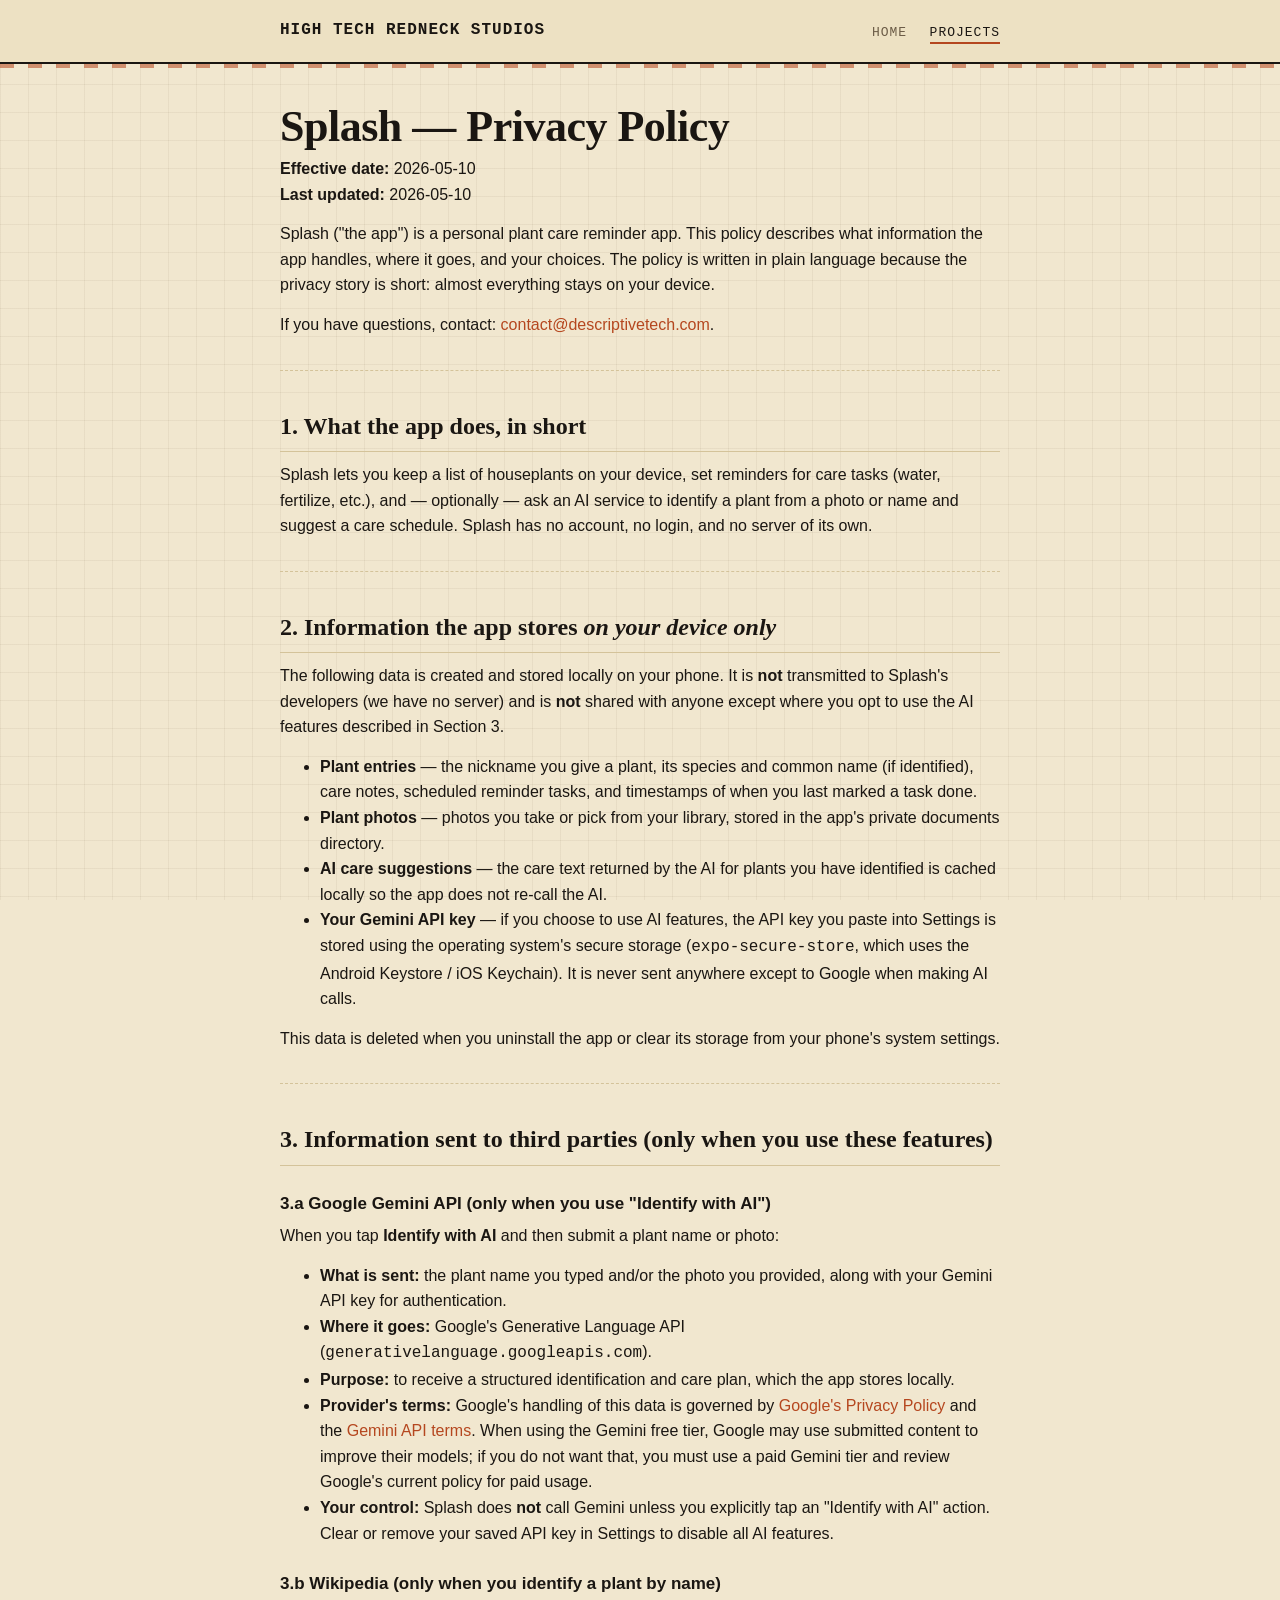
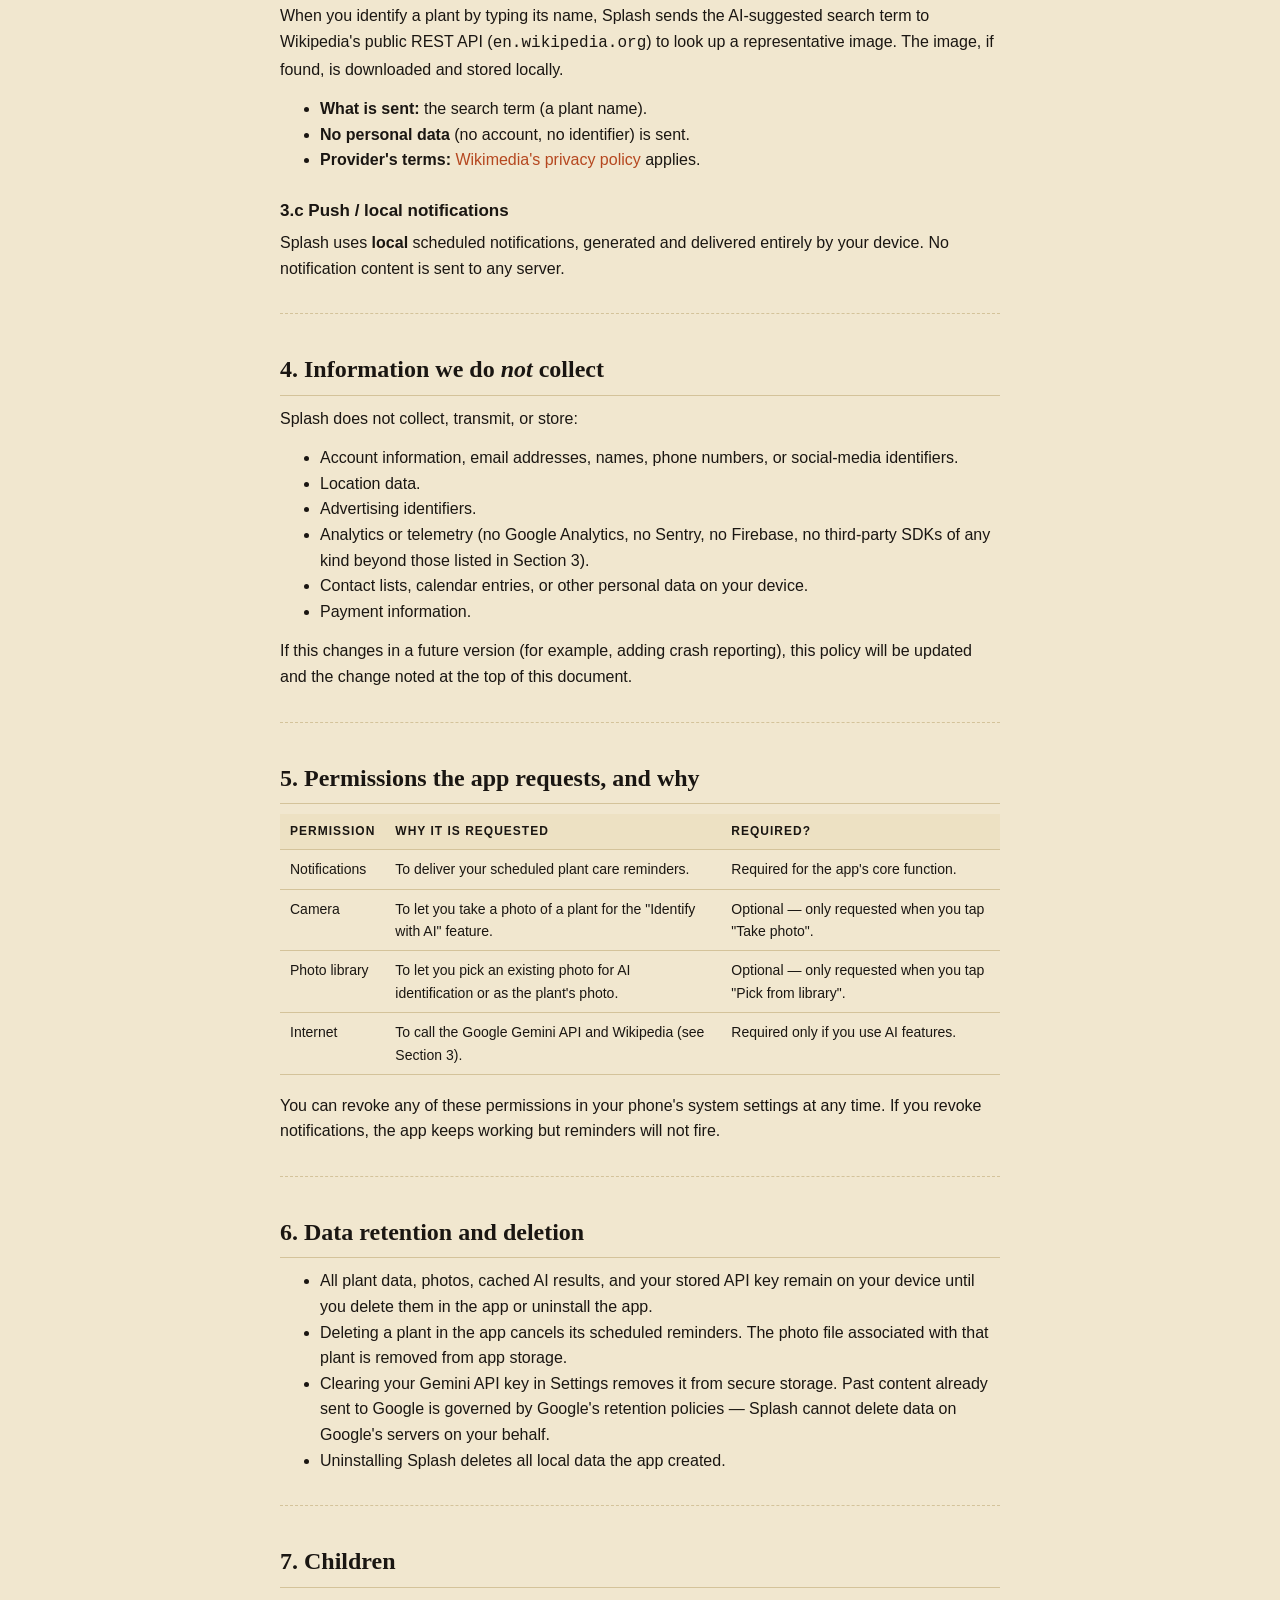
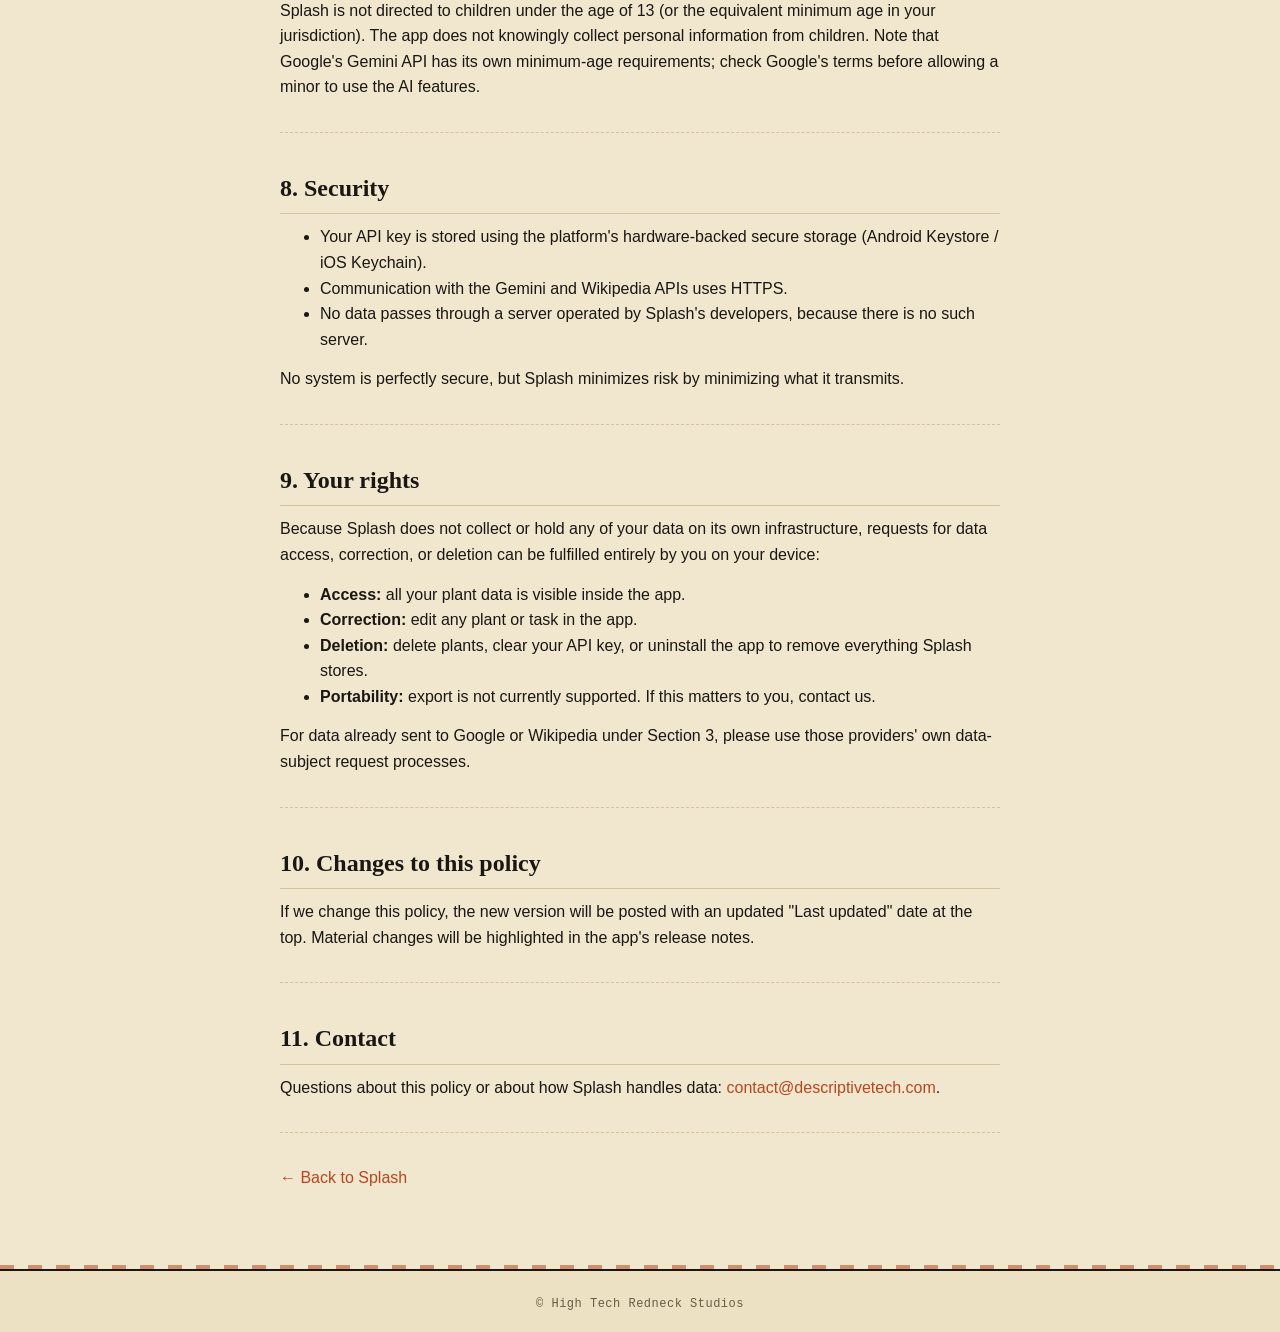
==== projects/splash-privacy.html @ e5ddf11a "Init" ====
<!doctype html>
<html lang="en">
<head>
  <meta charset="utf-8" />
  <meta name="viewport" content="width=device-width,initial-scale=1" />
  <title>Splash — Privacy Policy · High Tech Redneck Studios</title>
  <link rel="stylesheet" href="../style.css" />
</head>
<body>
  <header class="site">
    <div class="inner">
      <a class="brand" href="../">High Tech Redneck Studios</a>
      <nav>
        <a href="../">Home</a>
        <a href="../projects.html" class="active">Projects</a>
      </nav>
    </div>
  </header>

  <main class="wrap">
    <h1>Splash — Privacy Policy</h1>
    <p><strong>Effective date:</strong> 2026-05-10<br />
       <strong>Last updated:</strong> 2026-05-10</p>

    <p>
      Splash ("the app") is a personal plant care reminder app. This policy describes what
      information the app handles, where it goes, and your choices. The policy is written in
      plain language because the privacy story is short: almost everything stays on your device.
    </p>
    <p>If you have questions, contact: <a href="mailto:contact@descriptivetech.com">contact@descriptivetech.com</a>.</p>

    <hr />

    <h2>1. What the app does, in short</h2>
    <p>
      Splash lets you keep a list of houseplants on your device, set reminders for care tasks
      (water, fertilize, etc.), and — optionally — ask an AI service to identify a plant from a
      photo or name and suggest a care schedule. Splash has no account, no login, and no server
      of its own.
    </p>

    <hr />

    <h2>2. Information the app stores <em>on your device only</em></h2>
    <p>
      The following data is created and stored locally on your phone. It is <strong>not</strong>
      transmitted to Splash's developers (we have no server) and is <strong>not</strong> shared
      with anyone except where you opt to use the AI features described in Section 3.
    </p>
    <ul>
      <li><strong>Plant entries</strong> — the nickname you give a plant, its species and common
        name (if identified), care notes, scheduled reminder tasks, and timestamps of when you
        last marked a task done.</li>
      <li><strong>Plant photos</strong> — photos you take or pick from your library, stored in
        the app's private documents directory.</li>
      <li><strong>AI care suggestions</strong> — the care text returned by the AI for plants you
        have identified is cached locally so the app does not re-call the AI.</li>
      <li><strong>Your Gemini API key</strong> — if you choose to use AI features, the API key
        you paste into Settings is stored using the operating system's secure storage
        (<code>expo-secure-store</code>, which uses the Android Keystore / iOS Keychain). It is
        never sent anywhere except to Google when making AI calls.</li>
    </ul>
    <p>
      This data is deleted when you uninstall the app or clear its storage from your phone's
      system settings.
    </p>

    <hr />

    <h2>3. Information sent to third parties (only when you use these features)</h2>

    <h3>3.a Google Gemini API (only when you use "Identify with AI")</h3>
    <p>When you tap <strong>Identify with AI</strong> and then submit a plant name or photo:</p>
    <ul>
      <li><strong>What is sent:</strong> the plant name you typed and/or the photo you provided,
        along with your Gemini API key for authentication.</li>
      <li><strong>Where it goes:</strong> Google's Generative Language API
        (<code>generativelanguage.googleapis.com</code>).</li>
      <li><strong>Purpose:</strong> to receive a structured identification and care plan, which
        the app stores locally.</li>
      <li><strong>Provider's terms:</strong> Google's handling of this data is governed by
        <a href="https://policies.google.com/privacy">Google's Privacy Policy</a> and the
        <a href="https://ai.google.dev/gemini-api/terms">Gemini API terms</a>. When using the
        Gemini free tier, Google may use submitted content to improve their models; if you do
        not want that, you must use a paid Gemini tier and review Google's current policy for
        paid usage.</li>
      <li><strong>Your control:</strong> Splash does <strong>not</strong> call Gemini unless you
        explicitly tap an "Identify with AI" action. Clear or remove your saved API key in
        Settings to disable all AI features.</li>
    </ul>

    <h3>3.b Wikipedia (only when you identify a plant by name)</h3>
    <p>
      When you identify a plant by typing its name, Splash sends the AI-suggested search term
      to Wikipedia's public REST API (<code>en.wikipedia.org</code>) to look up a representative
      image. The image, if found, is downloaded and stored locally.
    </p>
    <ul>
      <li><strong>What is sent:</strong> the search term (a plant name).</li>
      <li><strong>No personal data</strong> (no account, no identifier) is sent.</li>
      <li><strong>Provider's terms:</strong>
        <a href="https://foundation.wikimedia.org/wiki/Privacy_policy">Wikimedia's privacy policy</a> applies.</li>
    </ul>

    <h3>3.c Push / local notifications</h3>
    <p>
      Splash uses <strong>local</strong> scheduled notifications, generated and delivered
      entirely by your device. No notification content is sent to any server.
    </p>

    <hr />

    <h2>4. Information we do <em>not</em> collect</h2>
    <p>Splash does not collect, transmit, or store:</p>
    <ul>
      <li>Account information, email addresses, names, phone numbers, or social-media identifiers.</li>
      <li>Location data.</li>
      <li>Advertising identifiers.</li>
      <li>Analytics or telemetry (no Google Analytics, no Sentry, no Firebase, no third-party
        SDKs of any kind beyond those listed in Section 3).</li>
      <li>Contact lists, calendar entries, or other personal data on your device.</li>
      <li>Payment information.</li>
    </ul>
    <p>
      If this changes in a future version (for example, adding crash reporting), this policy
      will be updated and the change noted at the top of this document.
    </p>

    <hr />

    <h2>5. Permissions the app requests, and why</h2>
    <table>
      <thead>
        <tr><th>Permission</th><th>Why it is requested</th><th>Required?</th></tr>
      </thead>
      <tbody>
        <tr>
          <td>Notifications</td>
          <td>To deliver your scheduled plant care reminders.</td>
          <td>Required for the app's core function.</td>
        </tr>
        <tr>
          <td>Camera</td>
          <td>To let you take a photo of a plant for the "Identify with AI" feature.</td>
          <td>Optional — only requested when you tap "Take photo".</td>
        </tr>
        <tr>
          <td>Photo library</td>
          <td>To let you pick an existing photo for AI identification or as the plant's photo.</td>
          <td>Optional — only requested when you tap "Pick from library".</td>
        </tr>
        <tr>
          <td>Internet</td>
          <td>To call the Google Gemini API and Wikipedia (see Section 3).</td>
          <td>Required only if you use AI features.</td>
        </tr>
      </tbody>
    </table>
    <p>
      You can revoke any of these permissions in your phone's system settings at any time. If
      you revoke notifications, the app keeps working but reminders will not fire.
    </p>

    <hr />

    <h2>6. Data retention and deletion</h2>
    <ul>
      <li>All plant data, photos, cached AI results, and your stored API key remain on your
        device until you delete them in the app or uninstall the app.</li>
      <li>Deleting a plant in the app cancels its scheduled reminders. The photo file associated
        with that plant is removed from app storage.</li>
      <li>Clearing your Gemini API key in Settings removes it from secure storage. Past content
        already sent to Google is governed by Google's retention policies — Splash cannot delete
        data on Google's servers on your behalf.</li>
      <li>Uninstalling Splash deletes all local data the app created.</li>
    </ul>

    <hr />

    <h2>7. Children</h2>
    <p>
      Splash is not directed to children under the age of 13 (or the equivalent minimum age in
      your jurisdiction). The app does not knowingly collect personal information from children.
      Note that Google's Gemini API has its own minimum-age requirements; check Google's terms
      before allowing a minor to use the AI features.
    </p>

    <hr />

    <h2>8. Security</h2>
    <ul>
      <li>Your API key is stored using the platform's hardware-backed secure storage (Android
        Keystore / iOS Keychain).</li>
      <li>Communication with the Gemini and Wikipedia APIs uses HTTPS.</li>
      <li>No data passes through a server operated by Splash's developers, because there is no
        such server.</li>
    </ul>
    <p>No system is perfectly secure, but Splash minimizes risk by minimizing what it transmits.</p>

    <hr />

    <h2>9. Your rights</h2>
    <p>
      Because Splash does not collect or hold any of your data on its own infrastructure,
      requests for data access, correction, or deletion can be fulfilled entirely by you on your
      device:
    </p>
    <ul>
      <li><strong>Access:</strong> all your plant data is visible inside the app.</li>
      <li><strong>Correction:</strong> edit any plant or task in the app.</li>
      <li><strong>Deletion:</strong> delete plants, clear your API key, or uninstall the app to
        remove everything Splash stores.</li>
      <li><strong>Portability:</strong> export is not currently supported. If this matters to
        you, contact us.</li>
    </ul>
    <p>
      For data already sent to Google or Wikipedia under Section 3, please use those providers'
      own data-subject request processes.
    </p>

    <hr />

    <h2>10. Changes to this policy</h2>
    <p>
      If we change this policy, the new version will be posted with an updated "Last updated"
      date at the top. Material changes will be highlighted in the app's release notes.
    </p>

    <hr />

    <h2>11. Contact</h2>
    <p>
      Questions about this policy or about how Splash handles data:
      <a href="mailto:contact@descriptivetech.com">contact@descriptivetech.com</a>.
    </p>

    <hr />

    <p><a href="./splash.html">← Back to Splash</a></p>
  </main>

  <footer class="site">© High Tech Redneck Studios</footer>
</body>
</html>
---- style.css ----
:root {
  --bg: #f1e7cf;
  --bg-tint: #ede1c3;
  --paper: #faf2dc;
  --ink: #1a1612;
  --muted: #6b5b46;
  --rust: #b5471f;
  --rust-dark: #8a2f10;
  --denim: #2e4a6b;
  --moss: #3f6b2a;
  --rule: #d4c39a;
  --card: #fffaeb;
  --shadow: 0 1px 0 #c9b88a, 0 2px 0 rgba(0,0,0,0.04);
  --grid: rgba(80, 60, 30, 0.06);
}

@media (prefers-color-scheme: dark) {
  :root {
    --bg: #15130f;
    --bg-tint: #1c1916;
    --paper: #1f1c17;
    --ink: #ece2c8;
    --muted: #9c8b6b;
    --rust: #e07042;
    --rust-dark: #b5471f;
    --denim: #7aa4d6;
    --moss: #8bc46a;
    --rule: #3a3225;
    --card: #1e1b16;
    --shadow: 0 1px 0 #000;
    --grid: rgba(255, 220, 150, 0.04);
  }
}

* { box-sizing: border-box; }

html, body {
  margin: 0;
  padding: 0;
  background: var(--bg);
  color: var(--ink);
  font: 16px/1.6 -apple-system, BlinkMacSystemFont, "Segoe UI", Roboto, "Helvetica Neue", Arial, sans-serif;
  background-image:
    linear-gradient(var(--grid) 1px, transparent 1px),
    linear-gradient(90deg, var(--grid) 1px, transparent 1px);
  background-size: 28px 28px, 28px 28px;
  background-attachment: fixed;
}

a { color: var(--rust); text-decoration: none; border-bottom: 1px dashed transparent; }
a:hover { border-bottom-color: var(--rust); }

.wrap {
  max-width: 760px;
  margin: 0 auto;
  padding: 28px 20px 64px;
}

/* ---------- header ---------- */
header.site {
  border-bottom: 2px solid var(--ink);
  background: var(--bg-tint);
  position: relative;
}
header.site::after {
  content: "";
  position: absolute;
  left: 0; right: 0; bottom: -6px;
  height: 4px;
  background: repeating-linear-gradient(
    90deg,
    var(--rust) 0 14px,
    transparent 14px 28px
  );
  opacity: 0.55;
}
header.site .inner {
  max-width: 760px;
  margin: 0 auto;
  padding: 18px 20px;
  display: flex;
  align-items: center;
  justify-content: space-between;
  flex-wrap: wrap;
  gap: 12px;
}
header.site .brand {
  font-family: "Courier New", ui-monospace, Consolas, monospace;
  font-weight: 700;
  font-size: 16px;
  color: var(--ink);
  letter-spacing: 1px;
  text-transform: uppercase;
  border-bottom: none;
}
header.site .brand .bracket { color: var(--rust); }
header.site nav a {
  margin-left: 18px;
  color: var(--muted);
  font-family: ui-monospace, "Courier New", Consolas, monospace;
  font-size: 13px;
  text-transform: uppercase;
  letter-spacing: 1px;
  border-bottom: none;
}
header.site nav a:hover,
header.site nav a.active {
  color: var(--ink);
  border-bottom: 2px solid var(--rust);
  padding-bottom: 2px;
}

/* ---------- type ---------- */
h1 {
  font-family: Georgia, "Times New Roman", serif;
  font-weight: 900;
  font-size: 44px;
  line-height: 1.05;
  margin: 12px 0 6px;
  letter-spacing: -0.5px;
  color: var(--ink);
}
h1 .ampersand { color: var(--rust); font-style: italic; }
h2 {
  font-family: Georgia, serif;
  font-size: 24px;
  margin: 36px 0 10px;
  padding-bottom: 6px;
  border-bottom: 1px solid var(--rule);
}
h3 { font-size: 17px; margin: 24px 0 6px; }
p, ul, ol { margin: 0 0 14px; }
hr { border: none; border-top: 1px dashed var(--rule); margin: 32px 0; }

.lead {
  font-family: ui-monospace, "Courier New", Consolas, monospace;
  font-size: 14px;
  color: var(--muted);
  margin-bottom: 24px;
  letter-spacing: 0.5px;
}
.lead::before { content: "// "; color: var(--rust); }

/* ---------- terminal banner ---------- */
.terminal {
  background: #0f1410;
  color: #c8e6b0;
  border: 1px solid #2a3a25;
  border-radius: 8px;
  font-family: ui-monospace, "Courier New", Consolas, monospace;
  font-size: 13px;
  line-height: 1.7;
  padding: 0;
  margin: 18px 0 28px;
  box-shadow: 0 6px 0 var(--rule), 0 8px 24px rgba(0,0,0,0.18);
  overflow: hidden;
}
.terminal .bar {
  background: #1c2620;
  border-bottom: 1px solid #2a3a25;
  padding: 6px 10px;
  display: flex;
  align-items: center;
  gap: 6px;
  color: #6b8a5a;
  font-size: 11px;
}
.terminal .bar .dot {
  width: 10px; height: 10px; border-radius: 50%;
  background: #b5471f;
  box-shadow: 16px 0 0 #c9a227, 32px 0 0 #3f6b2a;
  margin-right: 38px;
}
.terminal .body { padding: 14px 16px; }
.terminal .prompt { color: #ffb347; }
.terminal .cmd { color: #ece2c8; }
.terminal .out { color: #8fbf6f; }
.terminal .cursor {
  display: inline-block;
  width: 8px; height: 14px;
  background: #c8e6b0;
  vertical-align: -2px;
  animation: blink 1.05s steps(1) infinite;
}
@keyframes blink { 50% { opacity: 0; } }

/* ---------- shop tags / badges ---------- */
.tags { display: flex; flex-wrap: wrap; gap: 8px; margin: 6px 0 20px; }
.tag {
  font-family: ui-monospace, "Courier New", Consolas, monospace;
  font-size: 11px;
  text-transform: uppercase;
  letter-spacing: 1px;
  padding: 4px 10px;
  border: 1px solid var(--ink);
  border-radius: 999px;
  background: var(--paper);
  color: var(--ink);
}
.tag.rust { background: var(--rust); color: #fff7e6; border-color: var(--rust-dark); }
.tag.denim { background: var(--denim); color: #f0f5ff; border-color: var(--denim); }
.tag.moss { background: var(--moss); color: #f4ffe8; border-color: var(--moss); }

/* ---------- cards ---------- */
.card {
  background: var(--card);
  border: 1px solid var(--rule);
  border-left: 4px solid var(--rust);
  border-radius: 6px;
  padding: 20px 22px;
  margin-bottom: 16px;
  box-shadow: var(--shadow);
}
.card h3 { margin-top: 0; font-family: Georgia, serif; font-size: 20px; }
.card h3 a { color: var(--ink); border-bottom: none; }
.card h3 a:hover { color: var(--rust); }
.card .meta {
  color: var(--muted);
  font-size: 12px;
  font-family: ui-monospace, "Courier New", Consolas, monospace;
  text-transform: uppercase;
  letter-spacing: 1px;
}

/* ---------- workbench list ---------- */
.workbench { list-style: none; padding: 0; margin: 0 0 14px; }
.workbench li {
  padding: 8px 0;
  border-bottom: 1px dashed var(--rule);
  font-family: ui-monospace, "Courier New", Consolas, monospace;
  font-size: 14px;
}
.workbench li::before {
  content: "▸ ";
  color: var(--rust);
  font-weight: bold;
}

/* ---------- tables ---------- */
table {
  border-collapse: collapse;
  width: 100%;
  margin: 8px 0 18px;
  font-size: 14px;
}
th, td {
  text-align: left;
  padding: 8px 10px;
  border-bottom: 1px solid var(--rule);
  vertical-align: top;
}
th {
  background: var(--bg-tint);
  font-weight: 700;
  text-transform: uppercase;
  font-size: 12px;
  letter-spacing: 1px;
}

/* ---------- footer ---------- */
footer.site {
  border-top: 2px solid var(--ink);
  color: var(--muted);
  font-size: 12px;
  font-family: ui-monospace, "Courier New", Consolas, monospace;
  text-align: center;
  padding: 24px 12px;
  letter-spacing: 0.5px;
  background: var(--bg-tint);
  position: relative;
}
footer.site::before {
  content: "";
  position: absolute;
  left: 0; right: 0; top: -6px;
  height: 4px;
  background: repeating-linear-gradient(
    90deg,
    var(--rust) 0 14px,
    transparent 14px 28px
  );
  opacity: 0.55;
}
footer.site .motto {
  display: block;
  color: var(--ink);
  margin-bottom: 4px;
}
footer.site .motto::before { content: "“"; color: var(--rust); }
footer.site .motto::after  { content: "”"; color: var(--rust); }

/* ---------- responsive ---------- */
@media (max-width: 520px) {
  h1 { font-size: 34px; }
  header.site .inner { padding: 14px 16px; }
  header.site nav a { margin-left: 12px; }
  .terminal { font-size: 12px; }
}
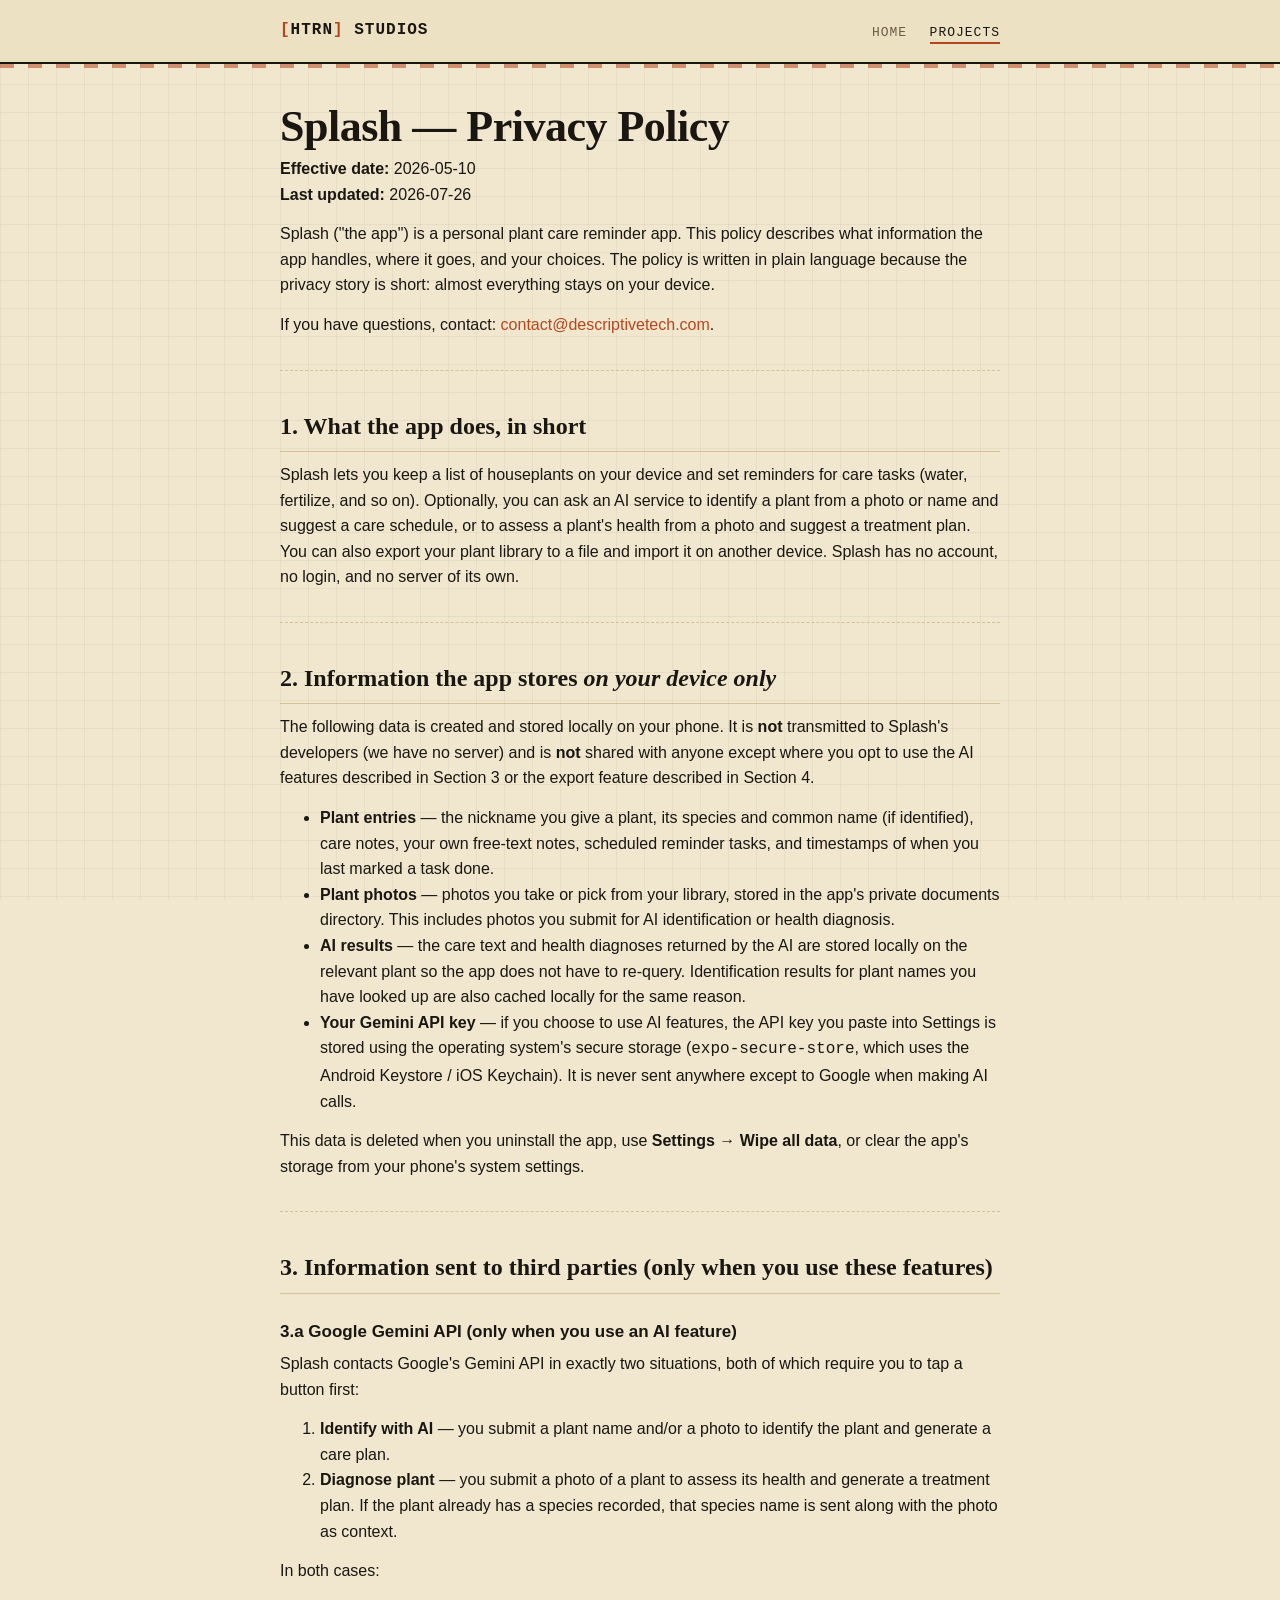
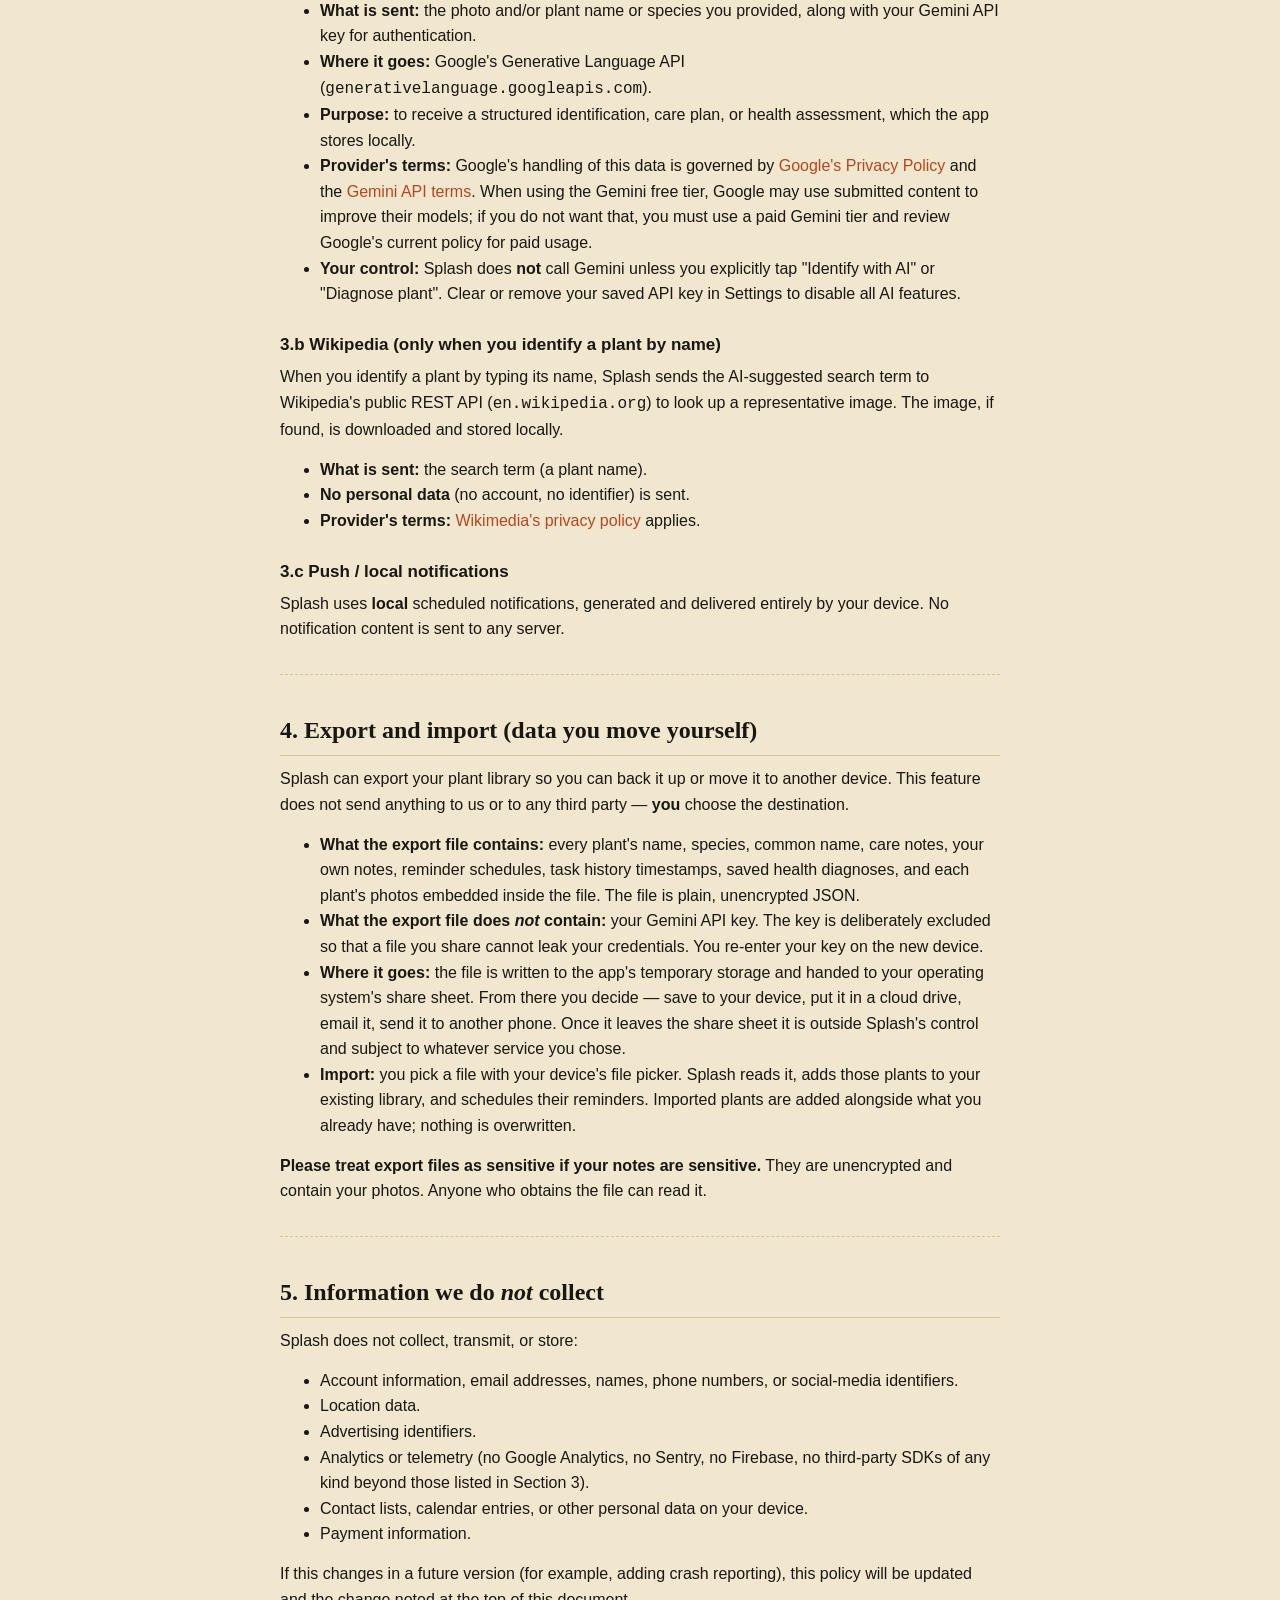
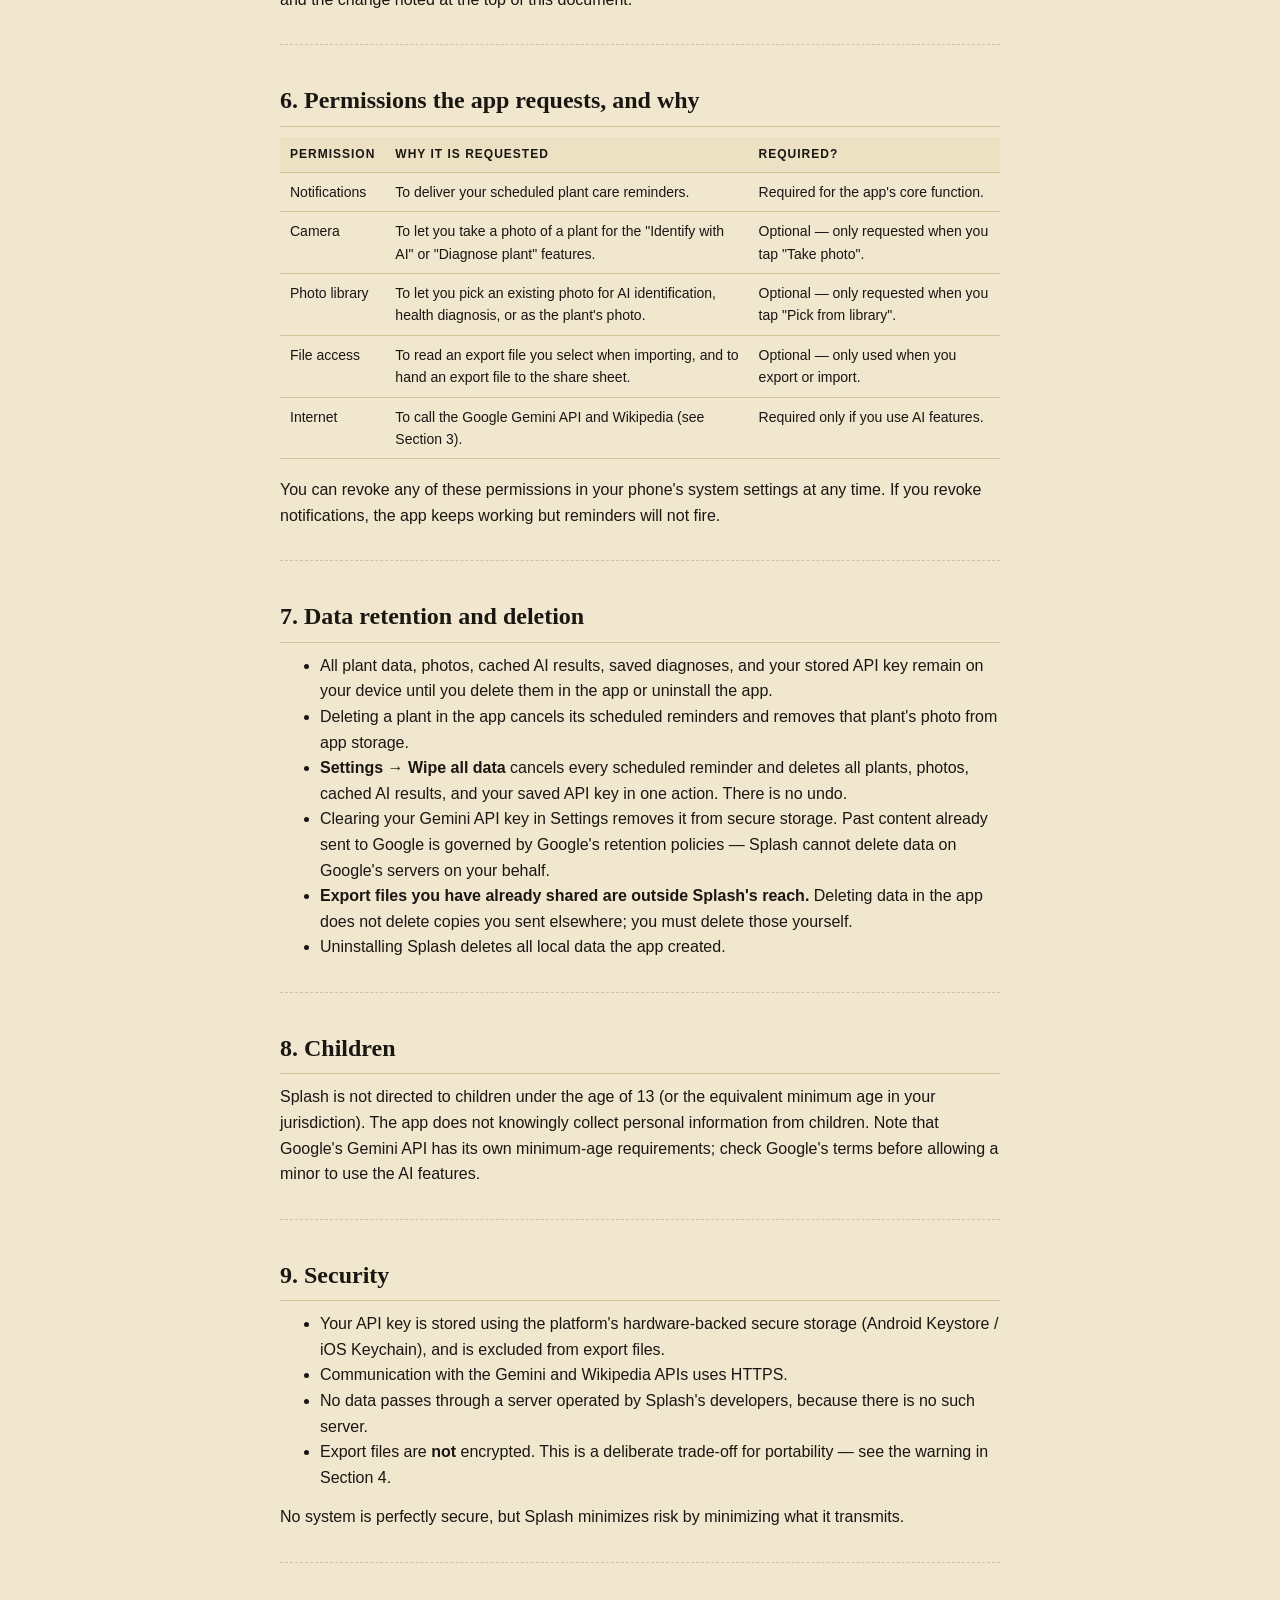
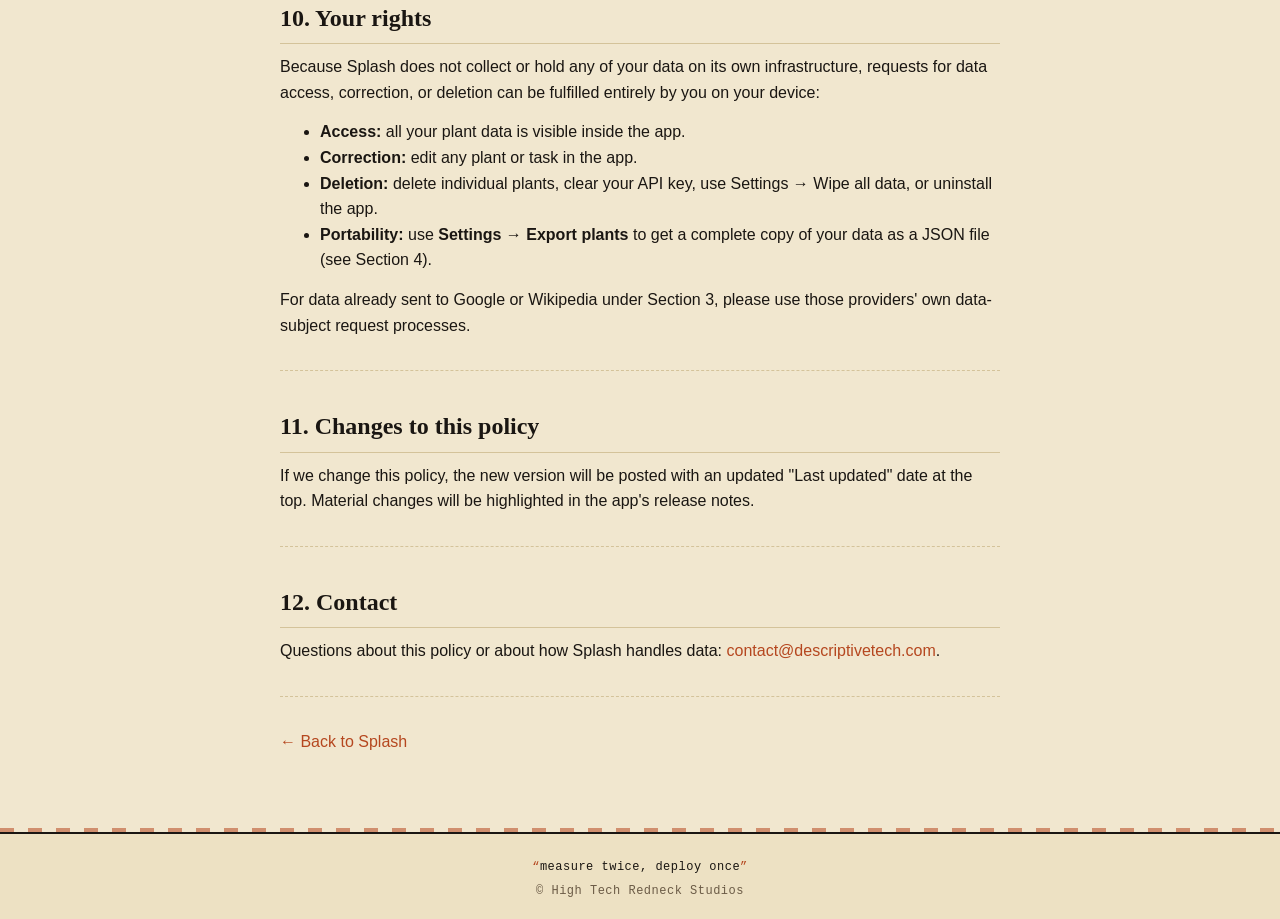
==== commit fe603351: "Update Splash pages for Diagnose Plant and export/import Privacy policy: new Section 4 covering expo" ====
--- a/projects/splash-privacy.html
+++ b/projects/splash-privacy.html
@@ -4,12 +4,13 @@
   <meta charset="utf-8" />
   <meta name="viewport" content="width=device-width,initial-scale=1" />
   <title>Splash — Privacy Policy · High Tech Redneck Studios</title>
+  <meta name="description" content="Privacy policy for Splash, the plant care reminder app. Almost everything stays on your device." />
   <link rel="stylesheet" href="../style.css" />
 </head>
 <body>
   <header class="site">
     <div class="inner">
-      <a class="brand" href="../">High Tech Redneck Studios</a>
+      <a class="brand" href="../"><span class="bracket">[</span>HTRN<span class="bracket">]</span> Studios</a>
       <nav>
         <a href="../">Home</a>
         <a href="../projects.html" class="active">Projects</a>
@@ -20,7 +21,7 @@
   <main class="wrap">
     <h1>Splash — Privacy Policy</h1>
     <p><strong>Effective date:</strong> 2026-05-10<br />
-       <strong>Last updated:</strong> 2026-05-10</p>
+       <strong>Last updated:</strong> 2026-07-26</p>
 
     <p>
       Splash ("the app") is a personal plant care reminder app. This policy describes what
@@ -33,10 +34,11 @@
 
     <h2>1. What the app does, in short</h2>
     <p>
-      Splash lets you keep a list of houseplants on your device, set reminders for care tasks
-      (water, fertilize, etc.), and — optionally — ask an AI service to identify a plant from a
-      photo or name and suggest a care schedule. Splash has no account, no login, and no server
-      of its own.
+      Splash lets you keep a list of houseplants on your device and set reminders for care tasks
+      (water, fertilize, and so on). Optionally, you can ask an AI service to identify a plant
+      from a photo or name and suggest a care schedule, or to assess a plant's health from a
+      photo and suggest a treatment plan. You can also export your plant library to a file and
+      import it on another device. Splash has no account, no login, and no server of its own.
     </p>
 
     <hr />
@@ -45,39 +47,53 @@
     <p>
       The following data is created and stored locally on your phone. It is <strong>not</strong>
       transmitted to Splash's developers (we have no server) and is <strong>not</strong> shared
-      with anyone except where you opt to use the AI features described in Section 3.
+      with anyone except where you opt to use the AI features described in Section 3 or the
+      export feature described in Section 4.
     </p>
     <ul>
       <li><strong>Plant entries</strong> — the nickname you give a plant, its species and common
-        name (if identified), care notes, scheduled reminder tasks, and timestamps of when you
-        last marked a task done.</li>
+        name (if identified), care notes, your own free-text notes, scheduled reminder tasks, and
+        timestamps of when you last marked a task done.</li>
       <li><strong>Plant photos</strong> — photos you take or pick from your library, stored in
-        the app's private documents directory.</li>
-      <li><strong>AI care suggestions</strong> — the care text returned by the AI for plants you
-        have identified is cached locally so the app does not re-call the AI.</li>
+        the app's private documents directory. This includes photos you submit for AI
+        identification or health diagnosis.</li>
+      <li><strong>AI results</strong> — the care text and health diagnoses returned by the AI are
+        stored locally on the relevant plant so the app does not have to re-query. Identification
+        results for plant names you have looked up are also cached locally for the same reason.</li>
       <li><strong>Your Gemini API key</strong> — if you choose to use AI features, the API key
         you paste into Settings is stored using the operating system's secure storage
         (<code>expo-secure-store</code>, which uses the Android Keystore / iOS Keychain). It is
         never sent anywhere except to Google when making AI calls.</li>
     </ul>
     <p>
-      This data is deleted when you uninstall the app or clear its storage from your phone's
-      system settings.
+      This data is deleted when you uninstall the app, use <strong>Settings → Wipe all
+      data</strong>, or clear the app's storage from your phone's system settings.
     </p>
 
     <hr />
 
     <h2>3. Information sent to third parties (only when you use these features)</h2>
 
-    <h3>3.a Google Gemini API (only when you use "Identify with AI")</h3>
-    <p>When you tap <strong>Identify with AI</strong> and then submit a plant name or photo:</p>
-    <ul>
-      <li><strong>What is sent:</strong> the plant name you typed and/or the photo you provided,
+    <h3>3.a Google Gemini API (only when you use an AI feature)</h3>
+    <p>
+      Splash contacts Google's Gemini API in exactly two situations, both of which require you to
+      tap a button first:
+    </p>
+    <ol>
+      <li><strong>Identify with AI</strong> — you submit a plant name and/or a photo to identify
+        the plant and generate a care plan.</li>
+      <li><strong>Diagnose plant</strong> — you submit a photo of a plant to assess its health
+        and generate a treatment plan. If the plant already has a species recorded, that species
+        name is sent along with the photo as context.</li>
+    </ol>
+    <p>In both cases:</p>
+    <ul>
+      <li><strong>What is sent:</strong> the photo and/or plant name or species you provided,
         along with your Gemini API key for authentication.</li>
       <li><strong>Where it goes:</strong> Google's Generative Language API
         (<code>generativelanguage.googleapis.com</code>).</li>
-      <li><strong>Purpose:</strong> to receive a structured identification and care plan, which
-        the app stores locally.</li>
+      <li><strong>Purpose:</strong> to receive a structured identification, care plan, or health
+        assessment, which the app stores locally.</li>
       <li><strong>Provider's terms:</strong> Google's handling of this data is governed by
         <a href="https://policies.google.com/privacy">Google's Privacy Policy</a> and the
         <a href="https://ai.google.dev/gemini-api/terms">Gemini API terms</a>. When using the
@@ -85,8 +101,8 @@
         not want that, you must use a paid Gemini tier and review Google's current policy for
         paid usage.</li>
       <li><strong>Your control:</strong> Splash does <strong>not</strong> call Gemini unless you
-        explicitly tap an "Identify with AI" action. Clear or remove your saved API key in
-        Settings to disable all AI features.</li>
+        explicitly tap "Identify with AI" or "Diagnose plant". Clear or remove your saved API key
+        in Settings to disable all AI features.</li>
     </ul>
 
     <h3>3.b Wikipedia (only when you identify a plant by name)</h3>
@@ -110,7 +126,36 @@
 
     <hr />
 
-    <h2>4. Information we do <em>not</em> collect</h2>
+    <h2>4. Export and import (data you move yourself)</h2>
+    <p>
+      Splash can export your plant library so you can back it up or move it to another device.
+      This feature does not send anything to us or to any third party — <strong>you</strong>
+      choose the destination.
+    </p>
+    <ul>
+      <li><strong>What the export file contains:</strong> every plant's name, species, common
+        name, care notes, your own notes, reminder schedules, task history timestamps, saved
+        health diagnoses, and each plant's photos embedded inside the file. The file is plain,
+        unencrypted JSON.</li>
+      <li><strong>What the export file does <em>not</em> contain:</strong> your Gemini API key.
+        The key is deliberately excluded so that a file you share cannot leak your credentials.
+        You re-enter your key on the new device.</li>
+      <li><strong>Where it goes:</strong> the file is written to the app's temporary storage and
+        handed to your operating system's share sheet. From there you decide — save to your
+        device, put it in a cloud drive, email it, send it to another phone. Once it leaves the
+        share sheet it is outside Splash's control and subject to whatever service you chose.</li>
+      <li><strong>Import:</strong> you pick a file with your device's file picker. Splash reads
+        it, adds those plants to your existing library, and schedules their reminders. Imported
+        plants are added alongside what you already have; nothing is overwritten.</li>
+    </ul>
+    <p>
+      <strong>Please treat export files as sensitive if your notes are sensitive.</strong> They
+      are unencrypted and contain your photos. Anyone who obtains the file can read it.
+    </p>
+
+    <hr />
+
+    <h2>5. Information we do <em>not</em> collect</h2>
     <p>Splash does not collect, transmit, or store:</p>
     <ul>
       <li>Account information, email addresses, names, phone numbers, or social-media identifiers.</li>
@@ -128,7 +173,7 @@
 
     <hr />
 
-    <h2>5. Permissions the app requests, and why</h2>
+    <h2>6. Permissions the app requests, and why</h2>
     <table>
       <thead>
         <tr><th>Permission</th><th>Why it is requested</th><th>Required?</th></tr>
@@ -141,13 +186,18 @@
         </tr>
         <tr>
           <td>Camera</td>
-          <td>To let you take a photo of a plant for the "Identify with AI" feature.</td>
+          <td>To let you take a photo of a plant for the "Identify with AI" or "Diagnose plant" features.</td>
           <td>Optional — only requested when you tap "Take photo".</td>
         </tr>
         <tr>
           <td>Photo library</td>
-          <td>To let you pick an existing photo for AI identification or as the plant's photo.</td>
+          <td>To let you pick an existing photo for AI identification, health diagnosis, or as the plant's photo.</td>
           <td>Optional — only requested when you tap "Pick from library".</td>
+        </tr>
+        <tr>
+          <td>File access</td>
+          <td>To read an export file you select when importing, and to hand an export file to the share sheet.</td>
+          <td>Optional — only used when you export or import.</td>
         </tr>
         <tr>
           <td>Internet</td>
@@ -163,21 +213,27 @@
 
     <hr />
 
-    <h2>6. Data retention and deletion</h2>
-    <ul>
-      <li>All plant data, photos, cached AI results, and your stored API key remain on your
-        device until you delete them in the app or uninstall the app.</li>
-      <li>Deleting a plant in the app cancels its scheduled reminders. The photo file associated
-        with that plant is removed from app storage.</li>
+    <h2>7. Data retention and deletion</h2>
+    <ul>
+      <li>All plant data, photos, cached AI results, saved diagnoses, and your stored API key
+        remain on your device until you delete them in the app or uninstall the app.</li>
+      <li>Deleting a plant in the app cancels its scheduled reminders and removes that plant's
+        photo from app storage.</li>
+      <li><strong>Settings → Wipe all data</strong> cancels every scheduled reminder and deletes
+        all plants, photos, cached AI results, and your saved API key in one action. There is no
+        undo.</li>
       <li>Clearing your Gemini API key in Settings removes it from secure storage. Past content
         already sent to Google is governed by Google's retention policies — Splash cannot delete
         data on Google's servers on your behalf.</li>
+      <li><strong>Export files you have already shared are outside Splash's reach.</strong>
+        Deleting data in the app does not delete copies you sent elsewhere; you must delete those
+        yourself.</li>
       <li>Uninstalling Splash deletes all local data the app created.</li>
     </ul>
 
     <hr />
 
-    <h2>7. Children</h2>
+    <h2>8. Children</h2>
     <p>
       Splash is not directed to children under the age of 13 (or the equivalent minimum age in
       your jurisdiction). The app does not knowingly collect personal information from children.
@@ -187,19 +243,21 @@
 
     <hr />
 
-    <h2>8. Security</h2>
+    <h2>9. Security</h2>
     <ul>
       <li>Your API key is stored using the platform's hardware-backed secure storage (Android
-        Keystore / iOS Keychain).</li>
+        Keystore / iOS Keychain), and is excluded from export files.</li>
       <li>Communication with the Gemini and Wikipedia APIs uses HTTPS.</li>
       <li>No data passes through a server operated by Splash's developers, because there is no
         such server.</li>
+      <li>Export files are <strong>not</strong> encrypted. This is a deliberate trade-off for
+        portability — see the warning in Section 4.</li>
     </ul>
     <p>No system is perfectly secure, but Splash minimizes risk by minimizing what it transmits.</p>
 
     <hr />
 
-    <h2>9. Your rights</h2>
+    <h2>10. Your rights</h2>
     <p>
       Because Splash does not collect or hold any of your data on its own infrastructure,
       requests for data access, correction, or deletion can be fulfilled entirely by you on your
@@ -208,10 +266,10 @@
     <ul>
       <li><strong>Access:</strong> all your plant data is visible inside the app.</li>
       <li><strong>Correction:</strong> edit any plant or task in the app.</li>
-      <li><strong>Deletion:</strong> delete plants, clear your API key, or uninstall the app to
-        remove everything Splash stores.</li>
-      <li><strong>Portability:</strong> export is not currently supported. If this matters to
-        you, contact us.</li>
+      <li><strong>Deletion:</strong> delete individual plants, clear your API key, use Settings →
+        Wipe all data, or uninstall the app.</li>
+      <li><strong>Portability:</strong> use <strong>Settings → Export plants</strong> to get a
+        complete copy of your data as a JSON file (see Section 4).</li>
     </ul>
     <p>
       For data already sent to Google or Wikipedia under Section 3, please use those providers'
@@ -220,7 +278,7 @@
 
     <hr />
 
-    <h2>10. Changes to this policy</h2>
+    <h2>11. Changes to this policy</h2>
     <p>
       If we change this policy, the new version will be posted with an updated "Last updated"
       date at the top. Material changes will be highlighted in the app's release notes.
@@ -228,7 +286,7 @@
 
     <hr />
 
-    <h2>11. Contact</h2>
+    <h2>12. Contact</h2>
     <p>
       Questions about this policy or about how Splash handles data:
       <a href="mailto:contact@descriptivetech.com">contact@descriptivetech.com</a>.
@@ -239,6 +297,9 @@
     <p><a href="./splash.html">← Back to Splash</a></p>
   </main>
 
-  <footer class="site">© High Tech Redneck Studios</footer>
+  <footer class="site">
+    <span class="motto">measure twice, deploy once</span>
+    © High Tech Redneck Studios
+  </footer>
 </body>
 </html>
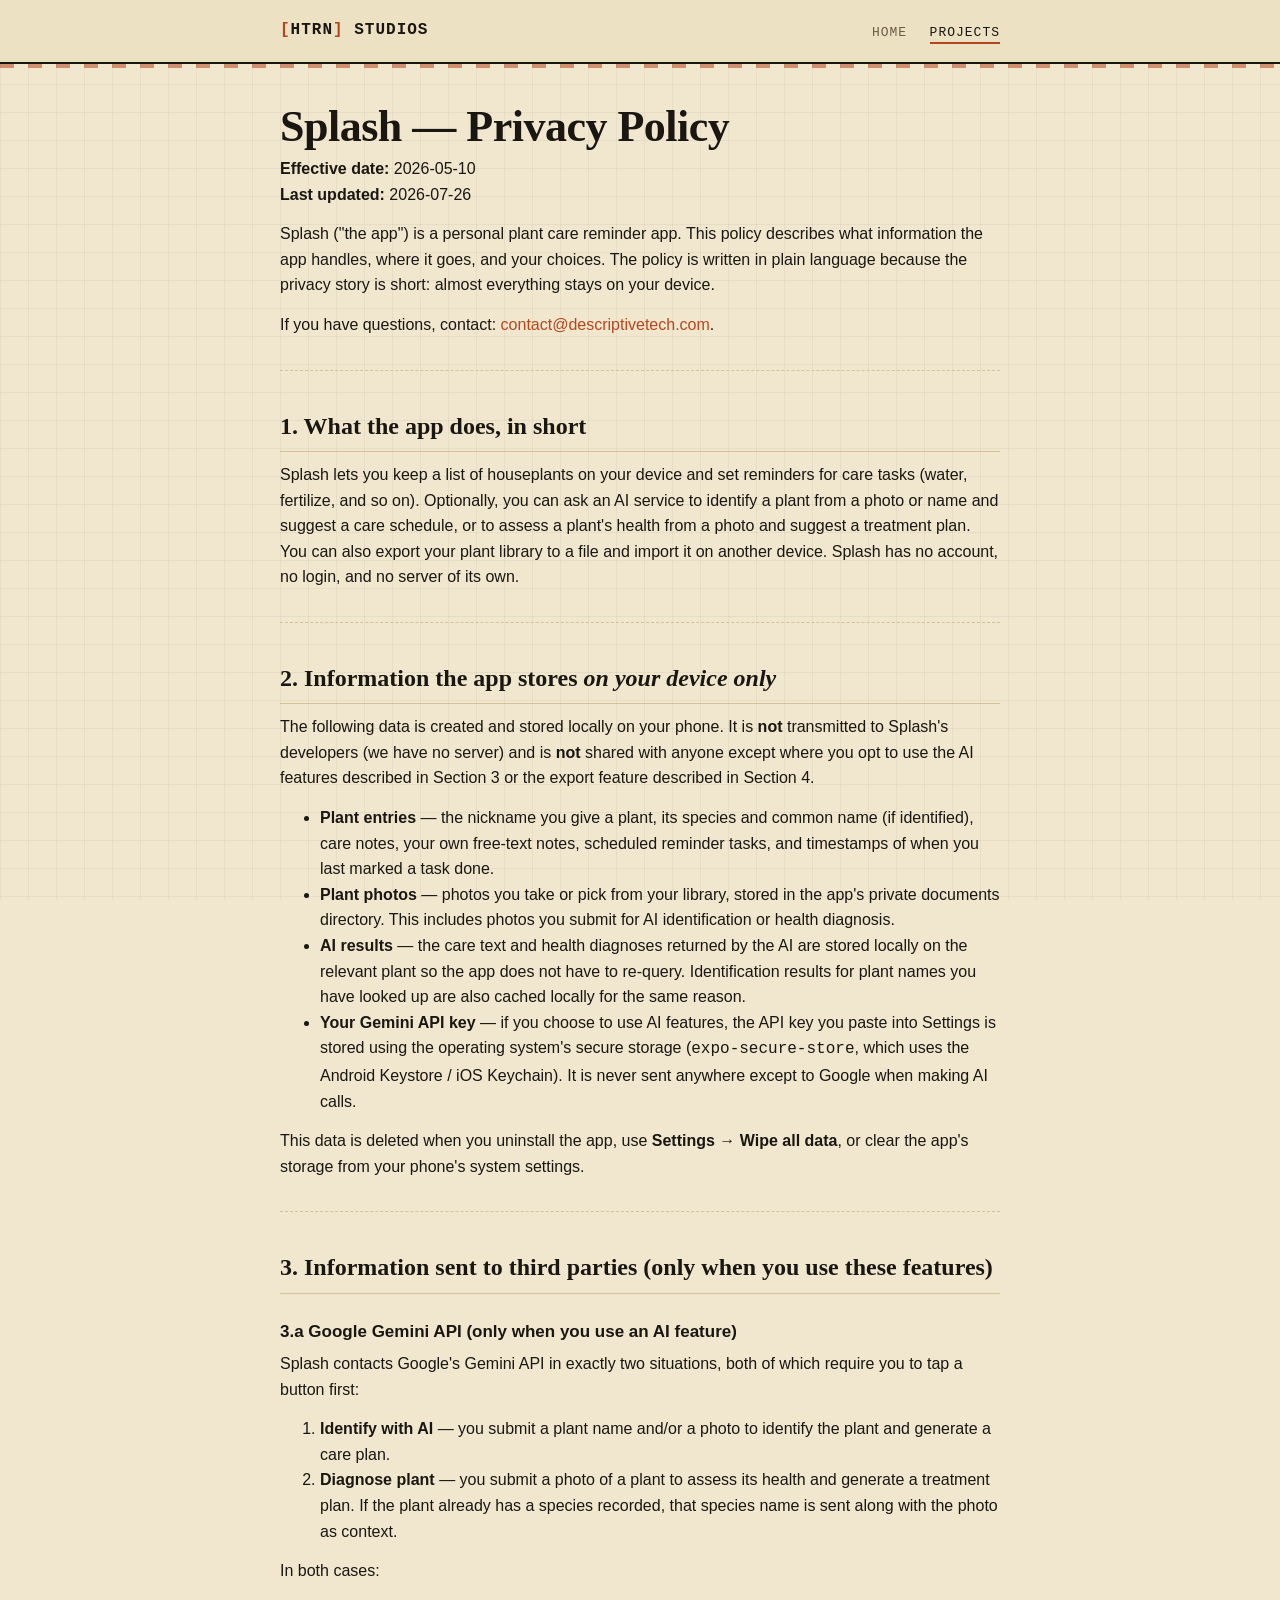
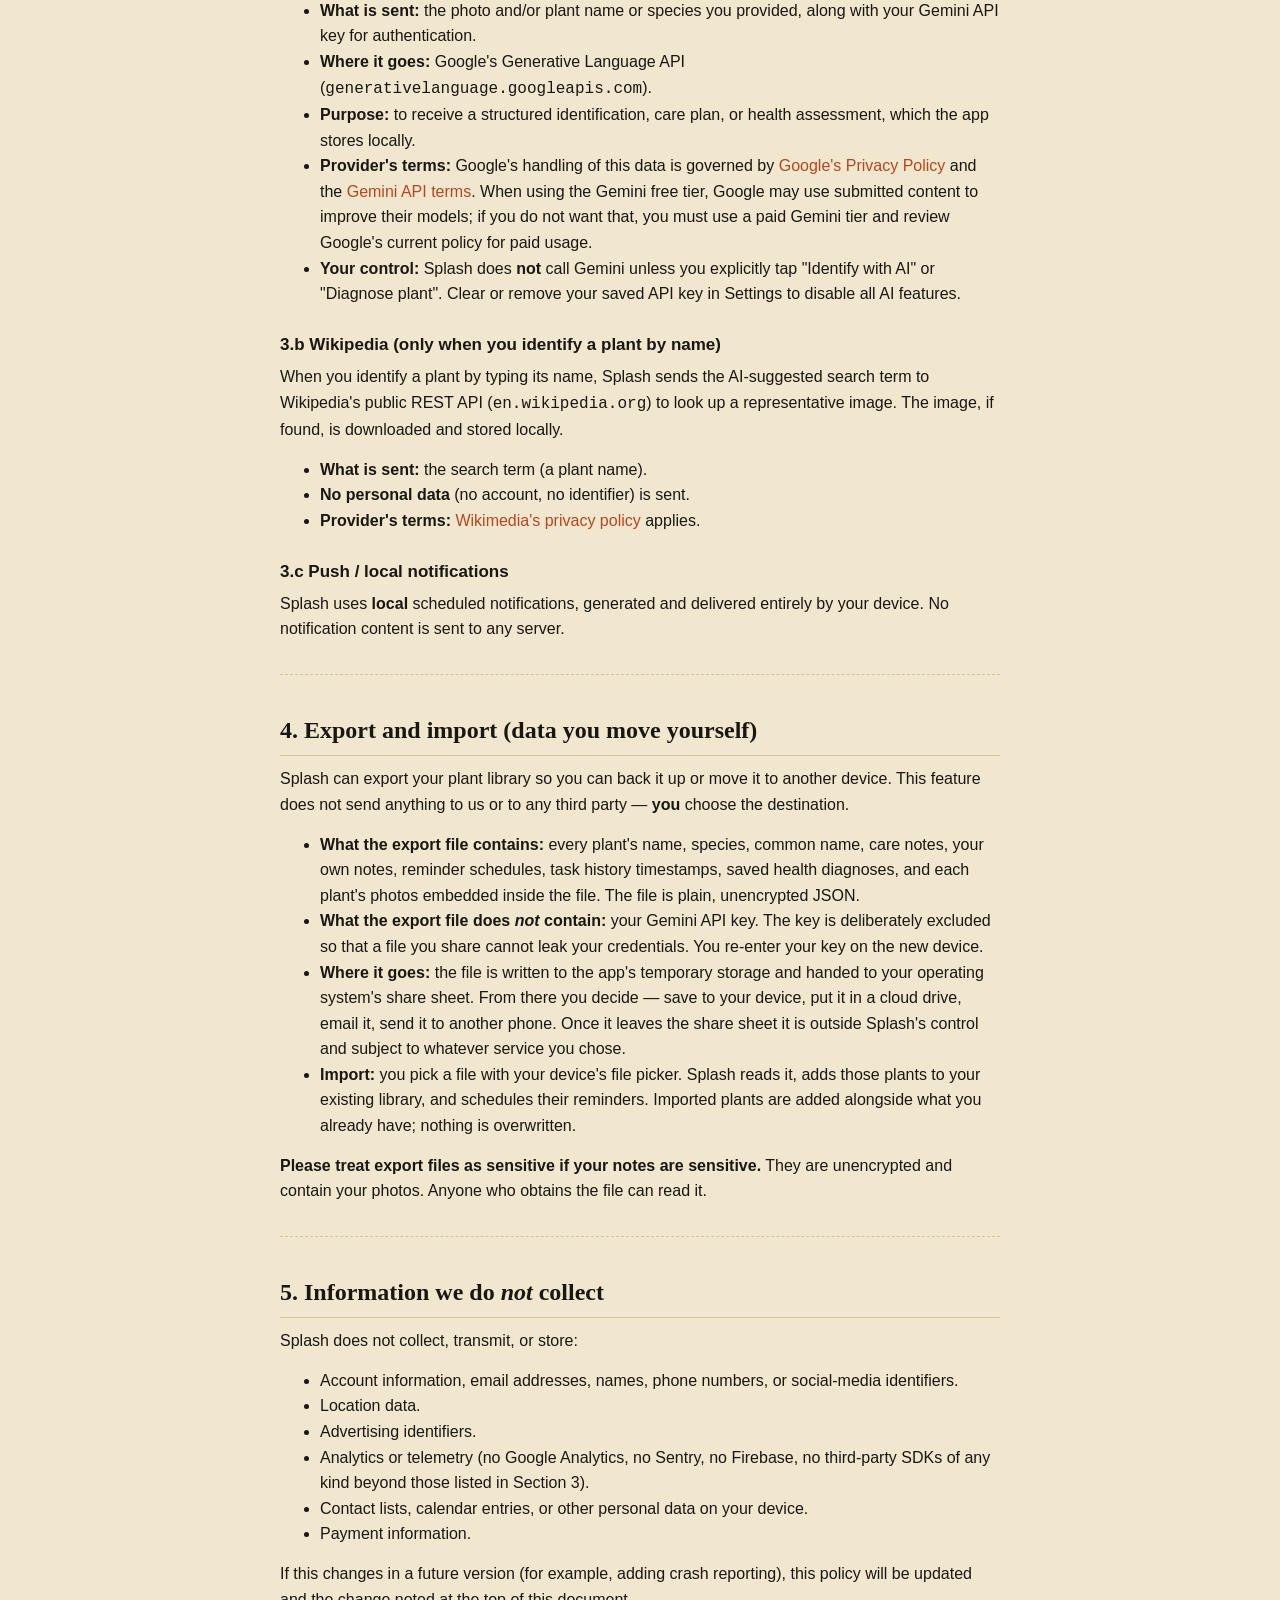
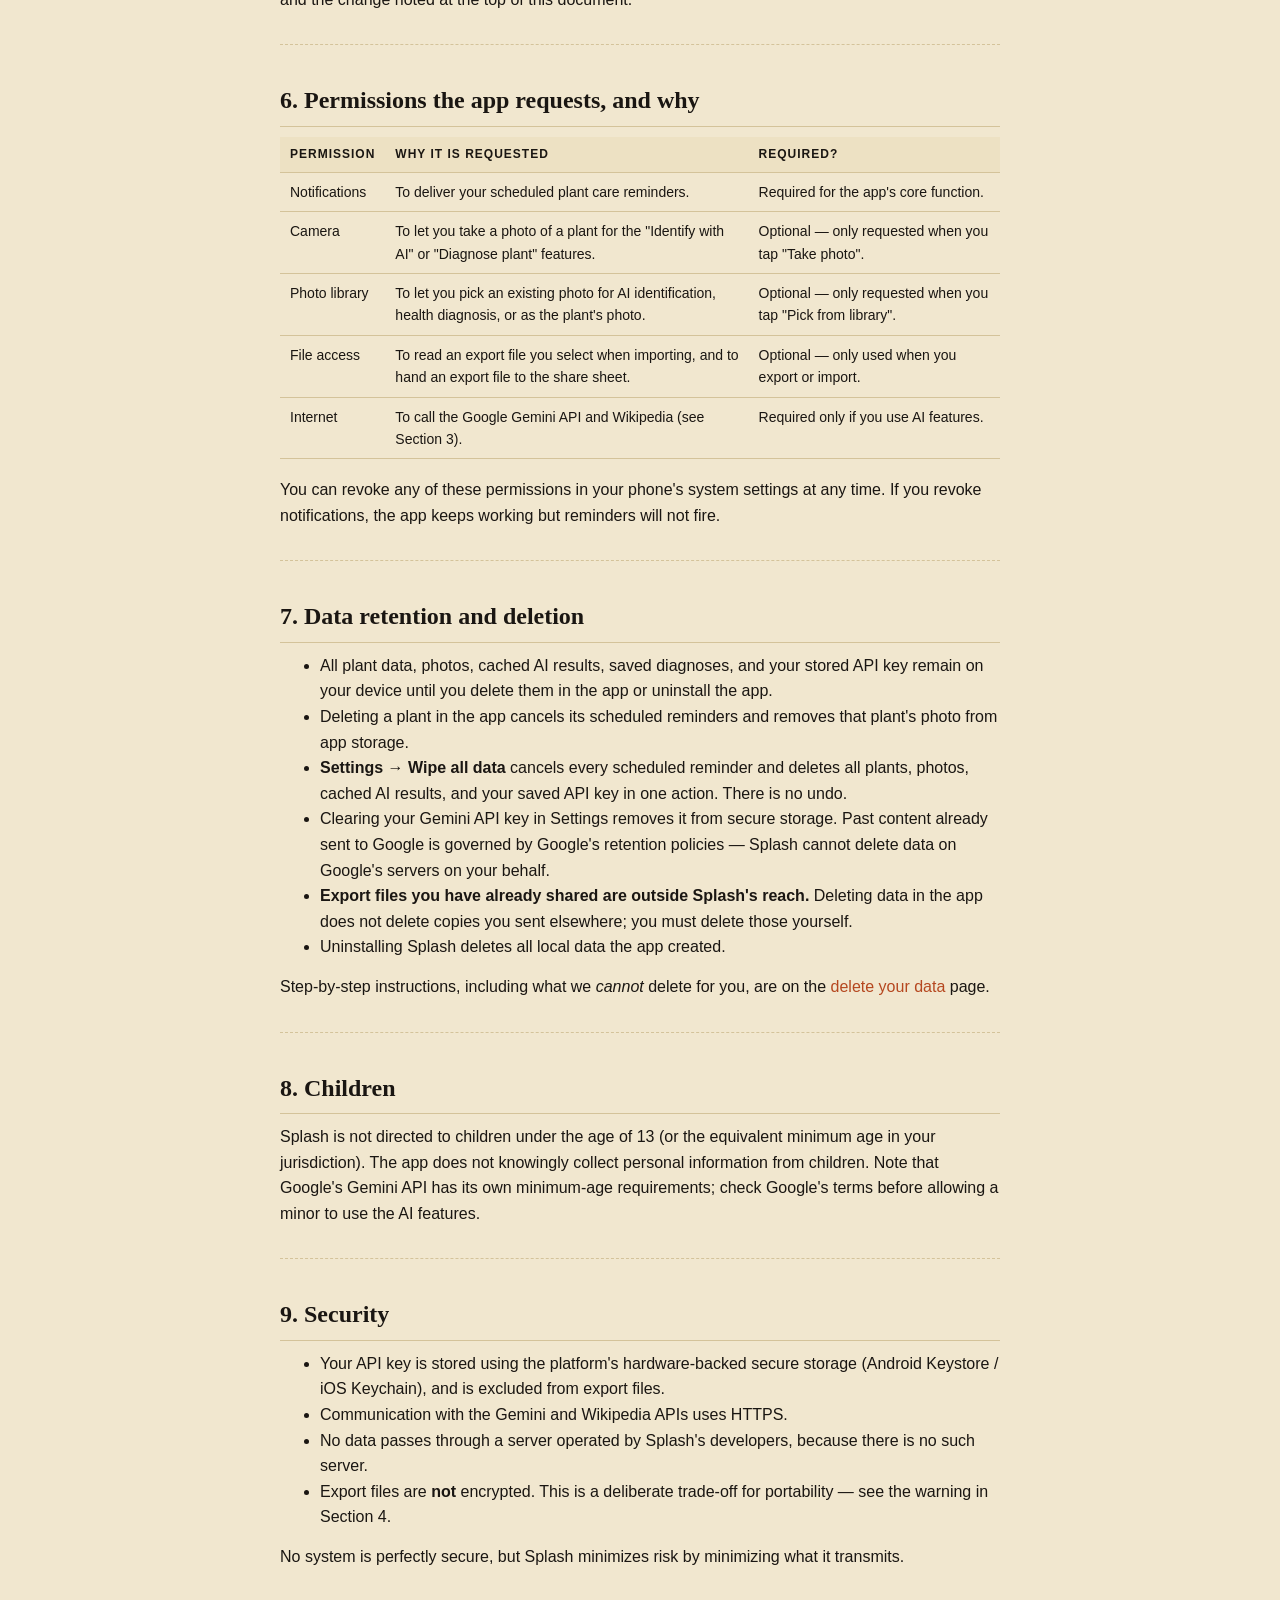
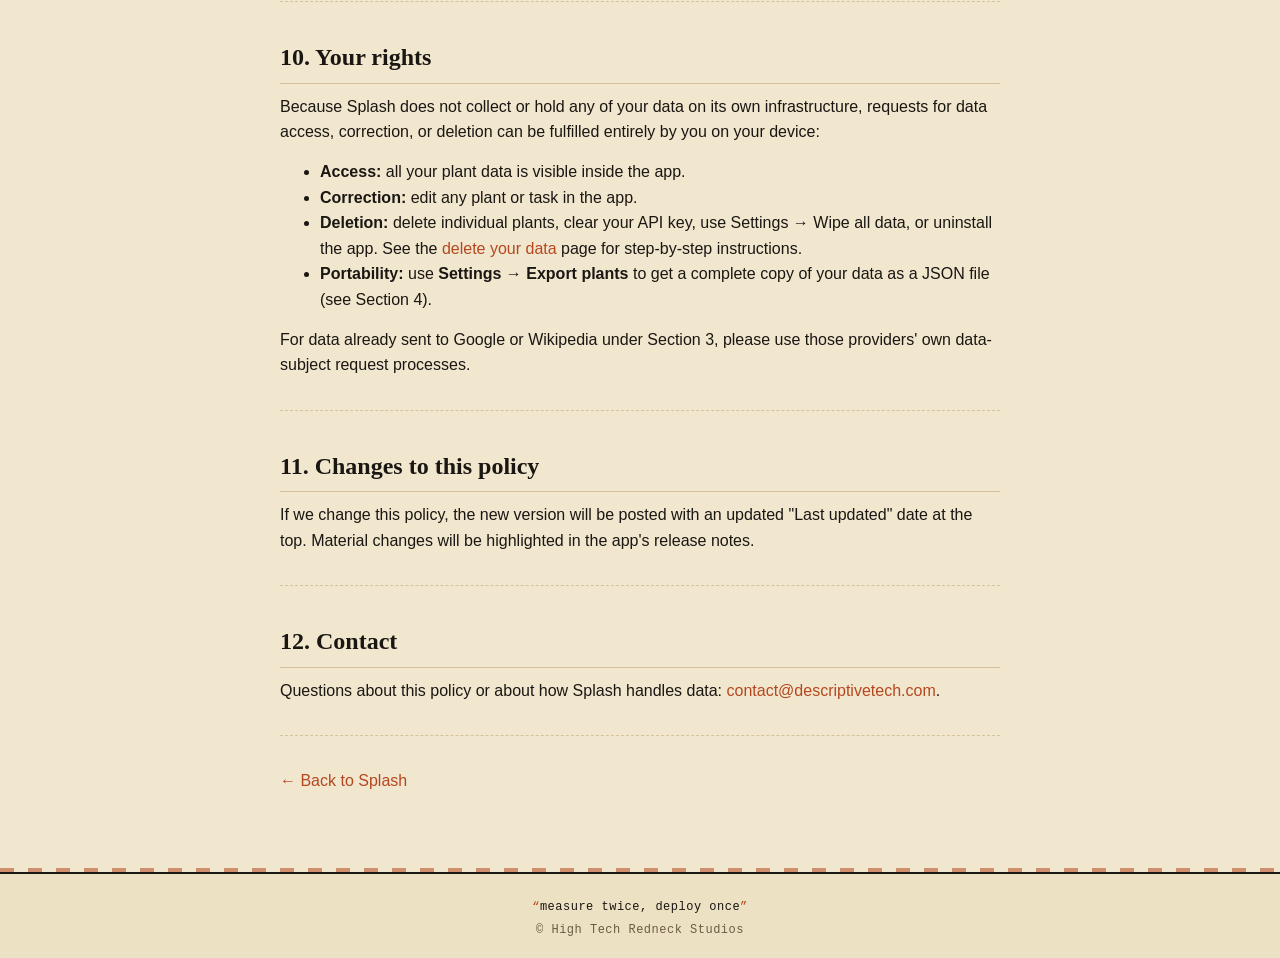
==== commit 1531d923: "Add data deletion page for Play Console Data Safety form Static page at /projects/splash-delete-data" ====
--- a/projects/splash-privacy.html
+++ b/projects/splash-privacy.html
@@ -230,6 +230,10 @@
         yourself.</li>
       <li>Uninstalling Splash deletes all local data the app created.</li>
     </ul>
+    <p>
+      Step-by-step instructions, including what we <em>cannot</em> delete for you, are on the
+      <a href="./splash-delete-data.html">delete your data</a> page.
+    </p>
 
     <hr />
 
@@ -267,7 +271,9 @@
       <li><strong>Access:</strong> all your plant data is visible inside the app.</li>
       <li><strong>Correction:</strong> edit any plant or task in the app.</li>
       <li><strong>Deletion:</strong> delete individual plants, clear your API key, use Settings →
-        Wipe all data, or uninstall the app.</li>
+        Wipe all data, or uninstall the app. See the
+        <a href="./splash-delete-data.html">delete your data</a> page for step-by-step
+        instructions.</li>
       <li><strong>Portability:</strong> use <strong>Settings → Export plants</strong> to get a
         complete copy of your data as a JSON file (see Section 4).</li>
     </ul>
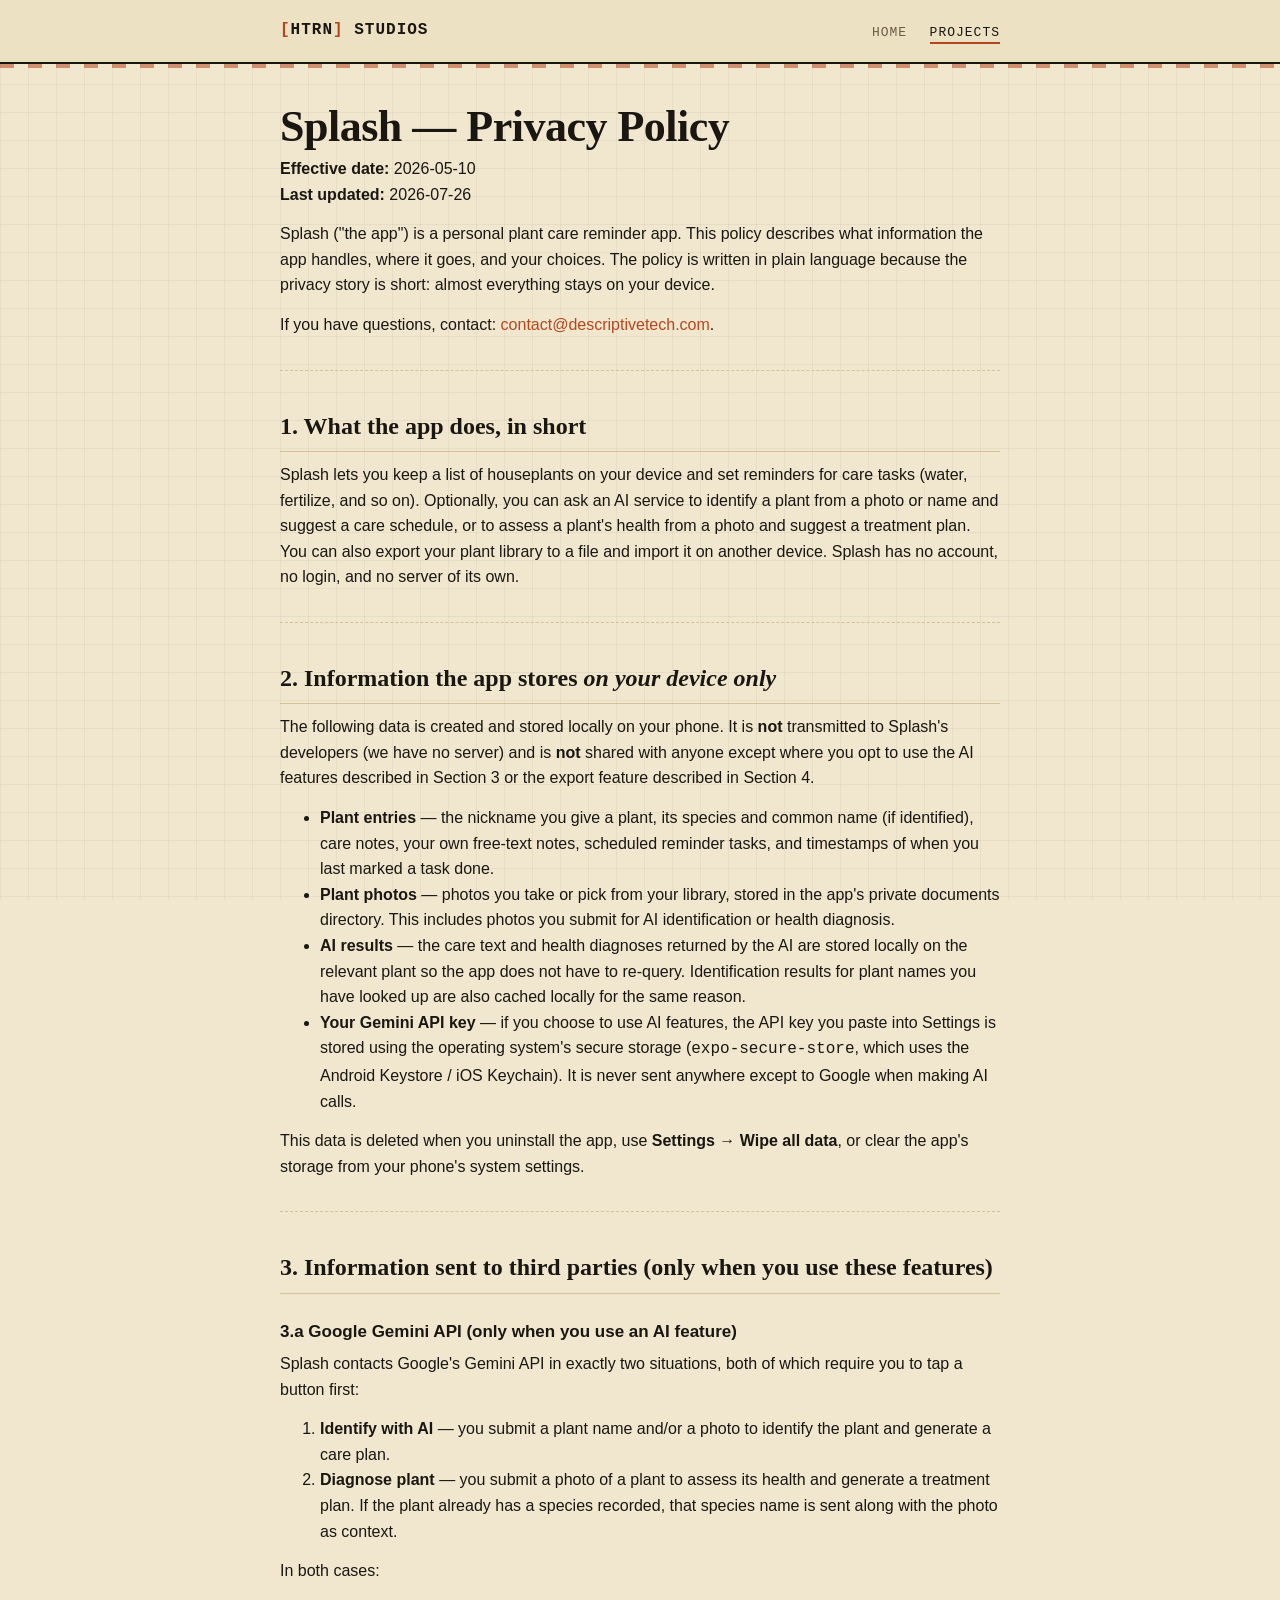
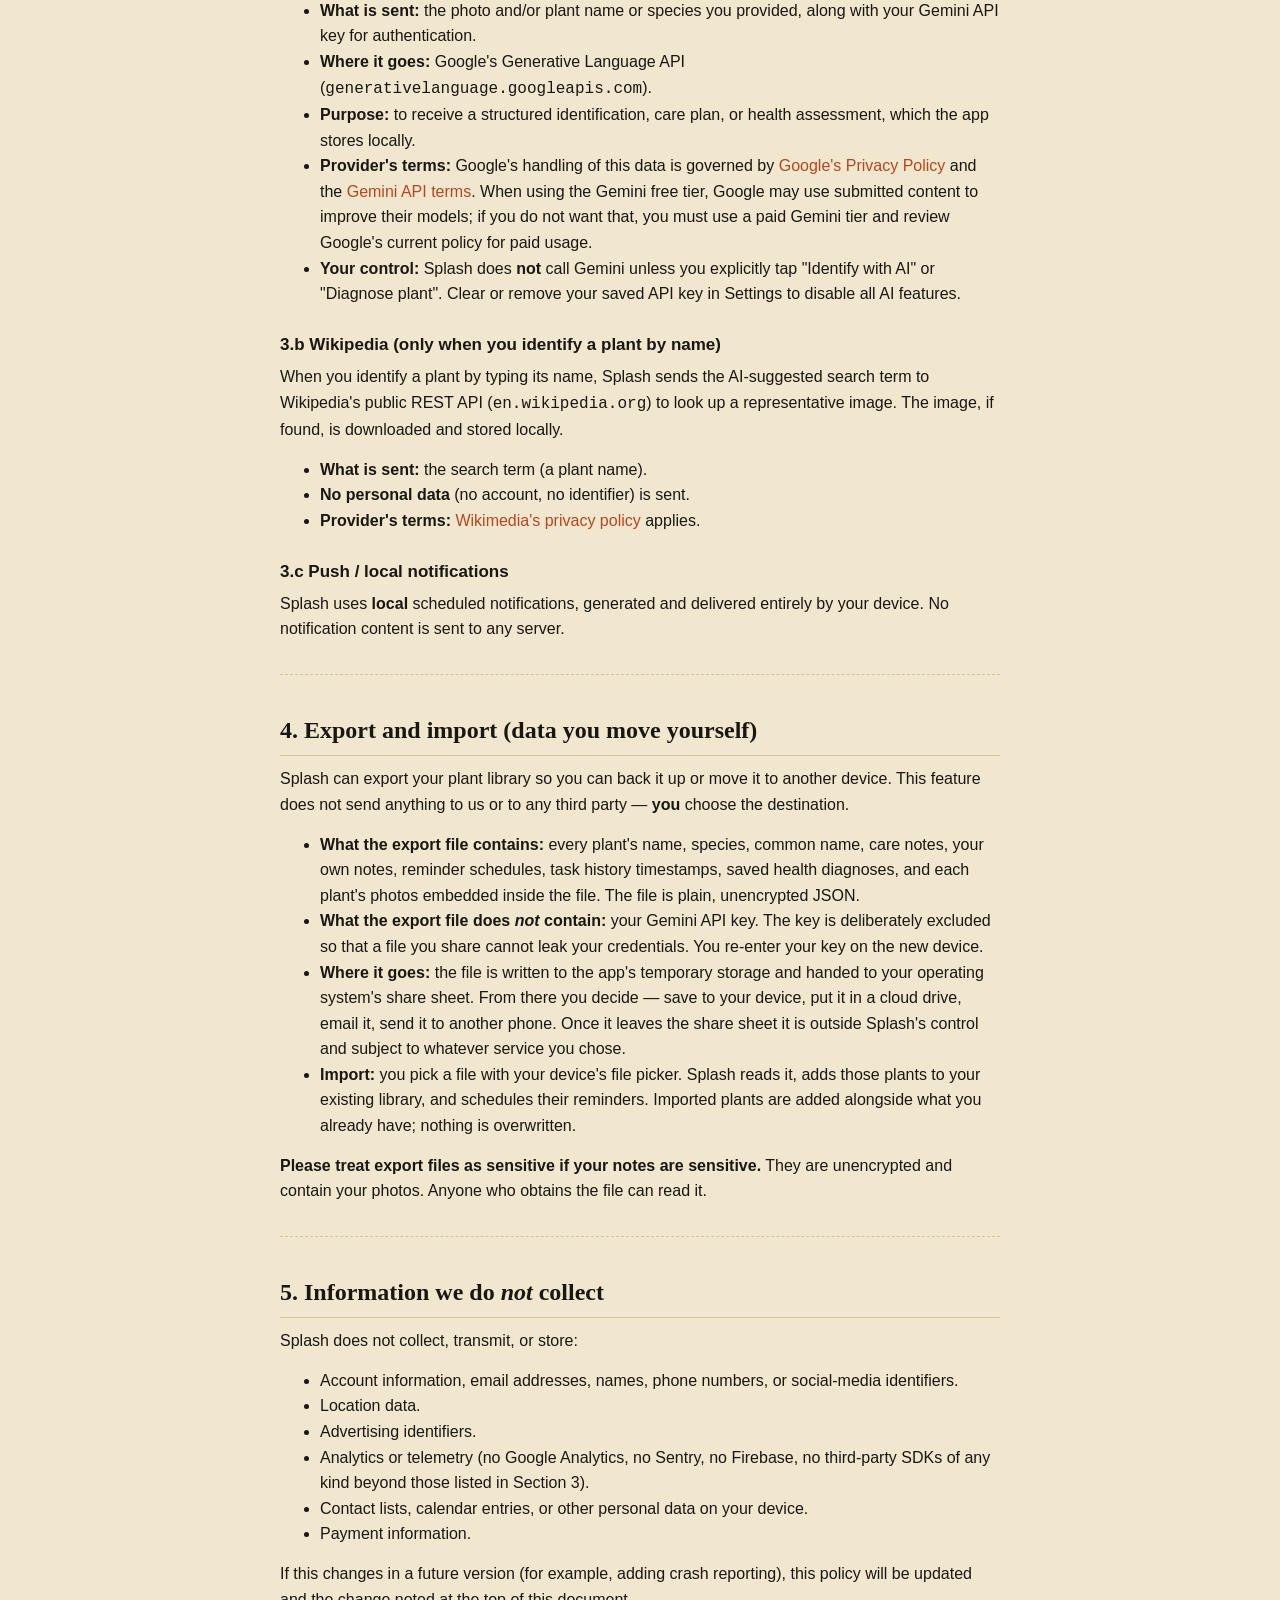
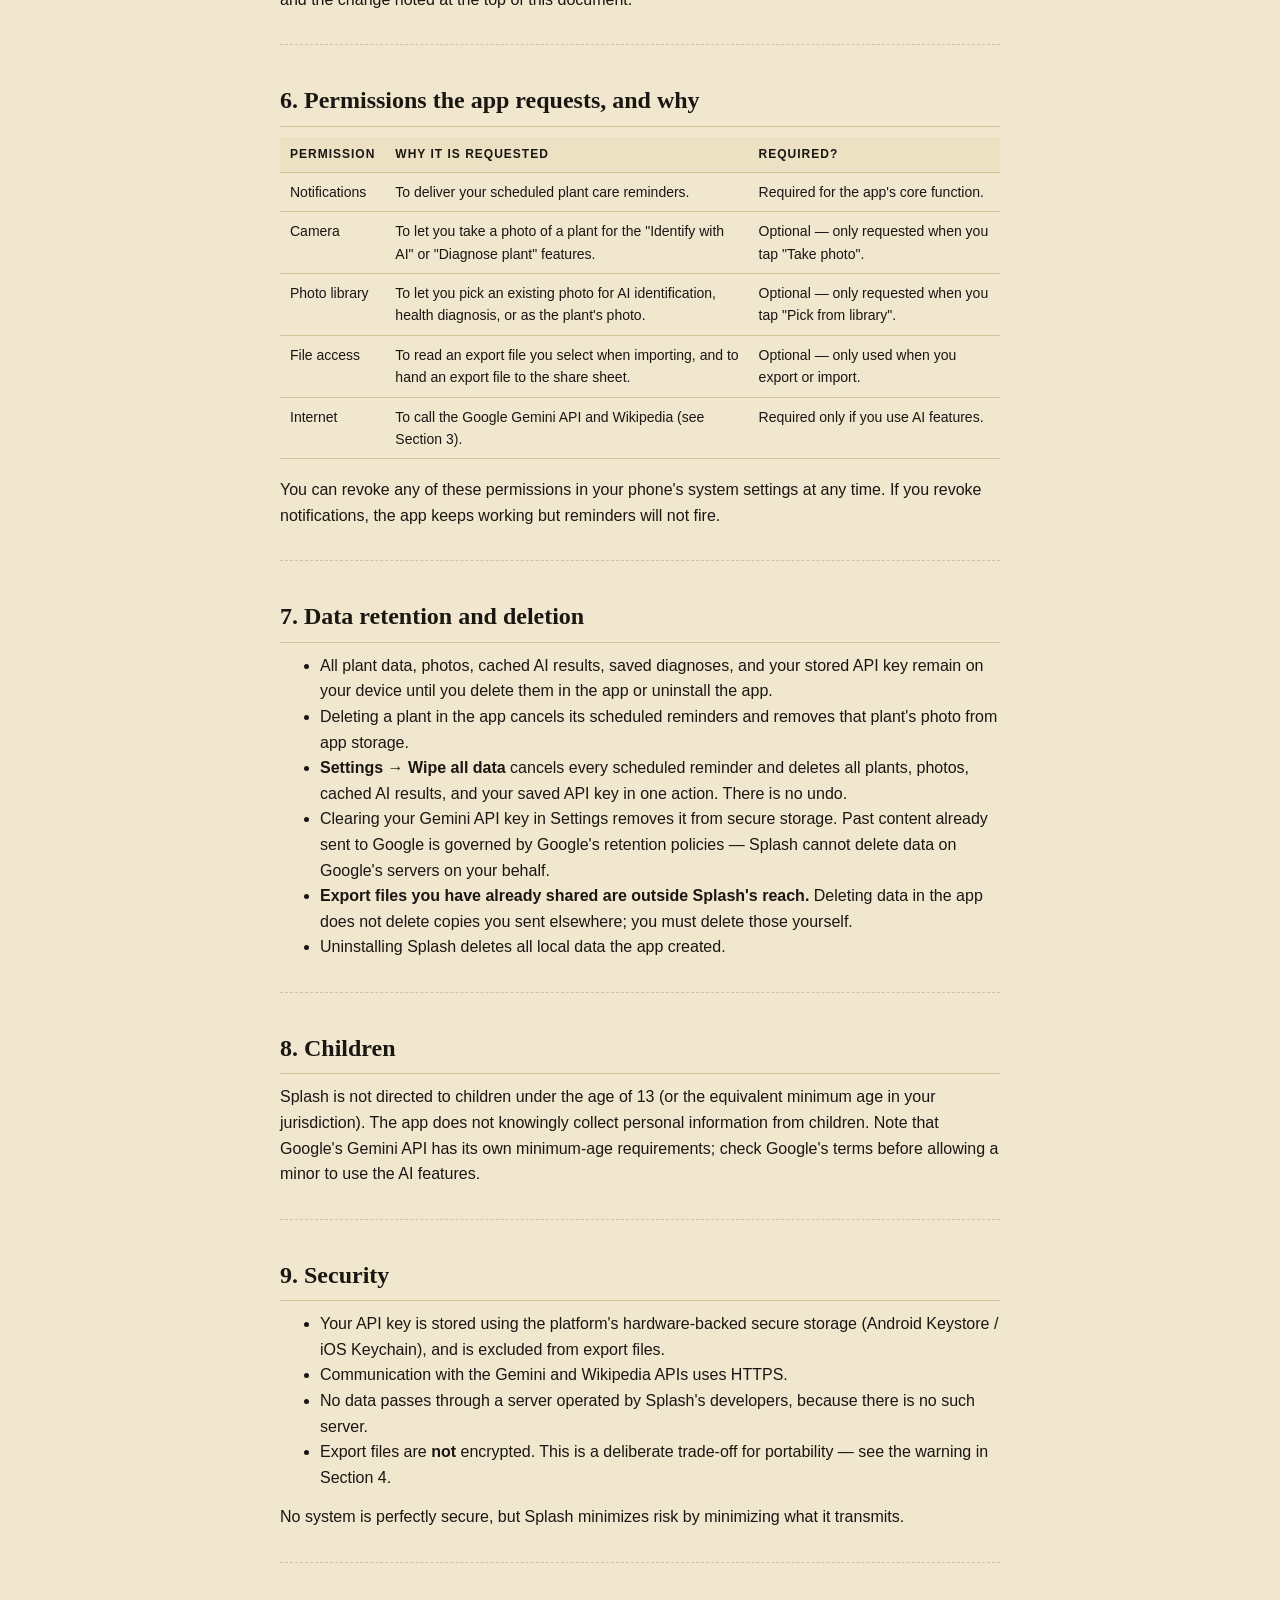
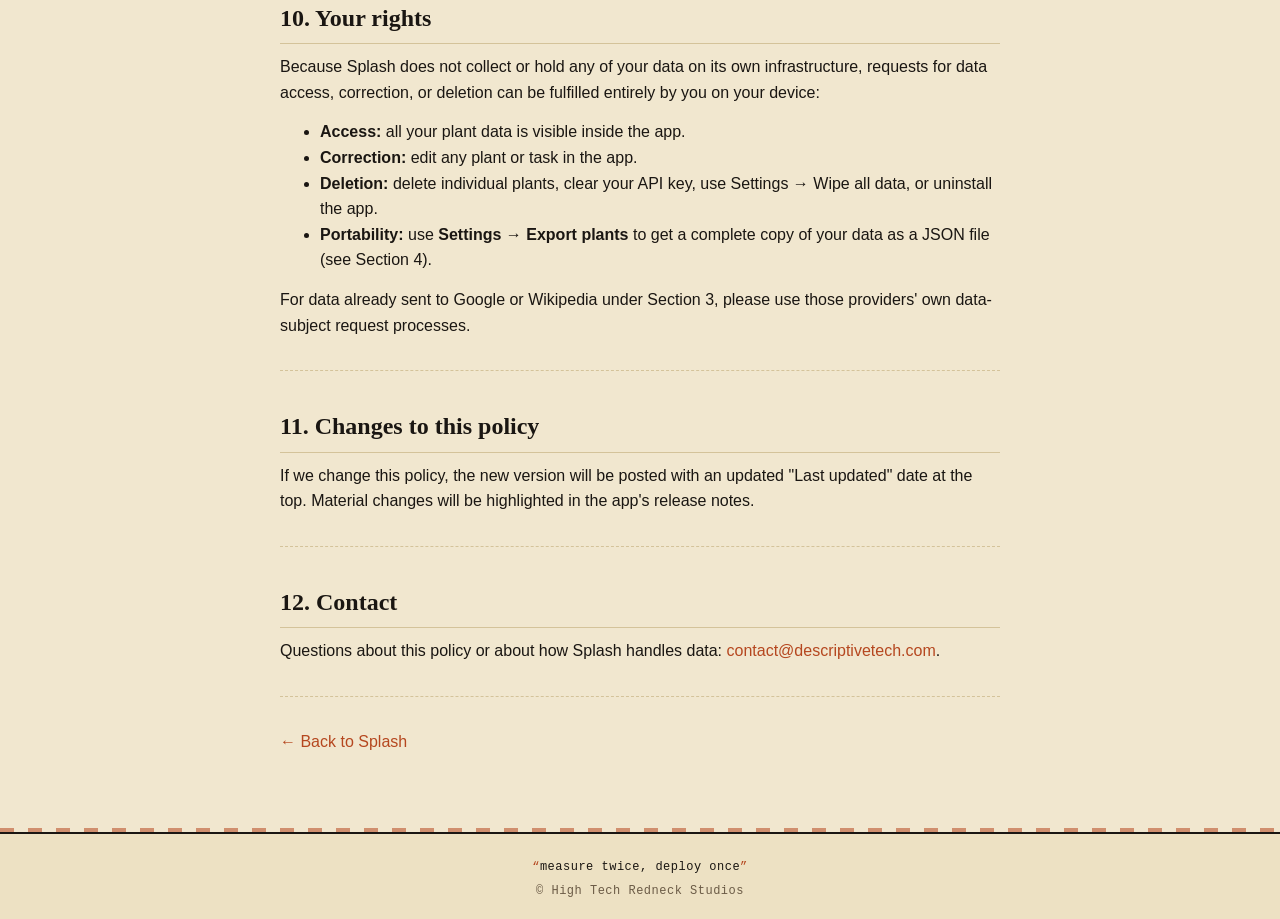
==== commit 963cafa4: "Revert "Add data deletion page for Play Console Data Safety form" This reverts commit 1531d92308407c" ====
--- a/projects/splash-privacy.html
+++ b/projects/splash-privacy.html
@@ -230,10 +230,6 @@
         yourself.</li>
       <li>Uninstalling Splash deletes all local data the app created.</li>
     </ul>
-    <p>
-      Step-by-step instructions, including what we <em>cannot</em> delete for you, are on the
-      <a href="./splash-delete-data.html">delete your data</a> page.
-    </p>
 
     <hr />
 
@@ -271,9 +267,7 @@
       <li><strong>Access:</strong> all your plant data is visible inside the app.</li>
       <li><strong>Correction:</strong> edit any plant or task in the app.</li>
       <li><strong>Deletion:</strong> delete individual plants, clear your API key, use Settings →
-        Wipe all data, or uninstall the app. See the
-        <a href="./splash-delete-data.html">delete your data</a> page for step-by-step
-        instructions.</li>
+        Wipe all data, or uninstall the app.</li>
       <li><strong>Portability:</strong> use <strong>Settings → Export plants</strong> to get a
         complete copy of your data as a JSON file (see Section 4).</li>
     </ul>
